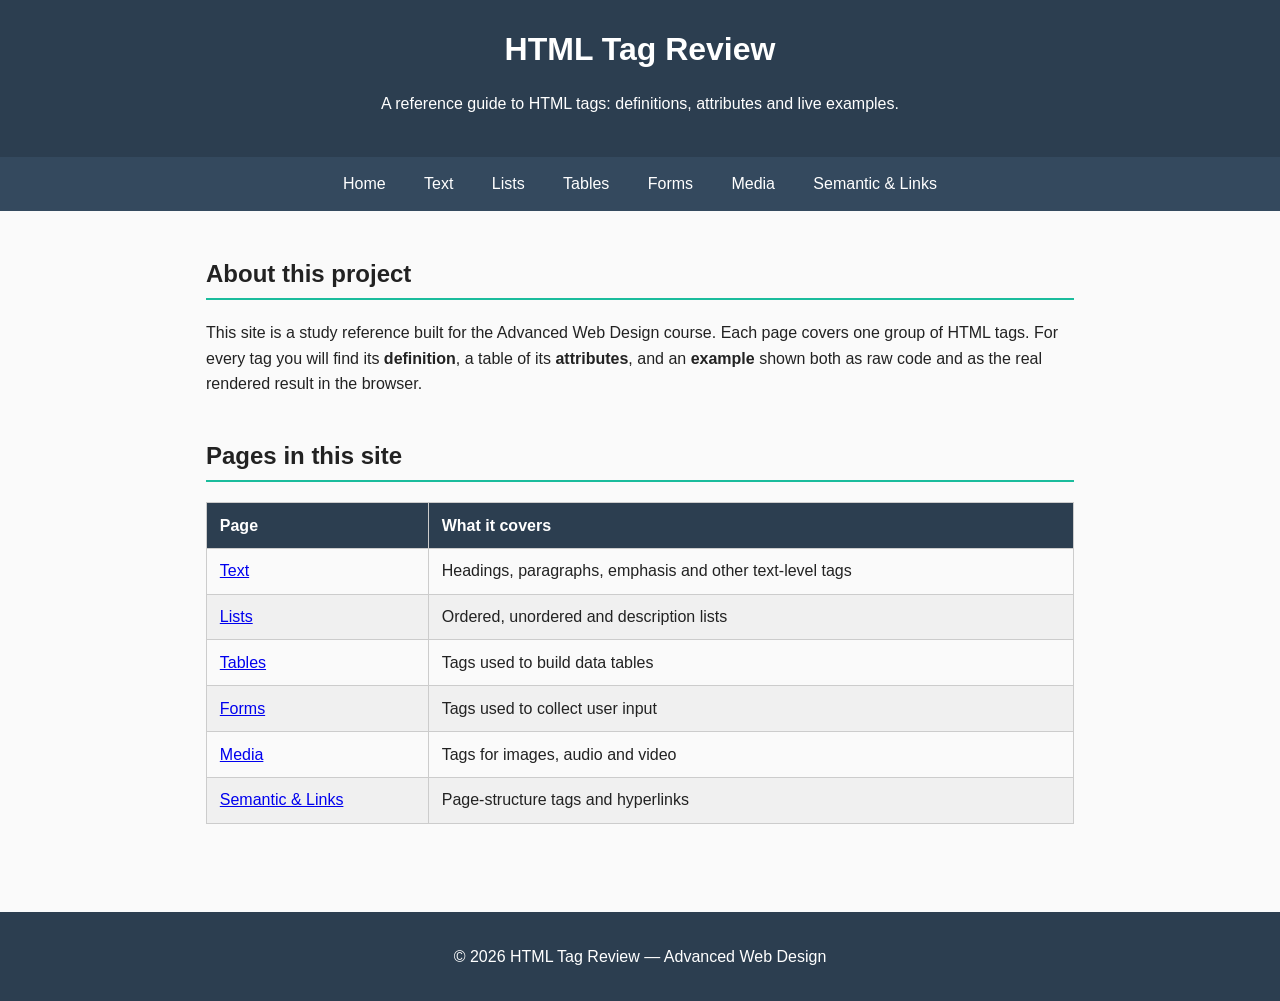
==== index.html @ fc11f3be "Third Commit: test push" ====
<!DOCTYPE html>
<html lang="en">
<head>
  <meta charset="UTF-8">
  <meta name="viewport" content="width=device-width, initial-scale=1.0">
  <title>HTML Tag Review | Home</title>
  <link rel="stylesheet" href="css/style.css">
</head>
<body>

  <header>
    <h1>HTML Tag Review</h1>
    <p>A reference guide to HTML tags: definitions, attributes and live examples.</p>
  </header>

  <nav>
    <ul>
      <li><a href="index.html">Home</a></li>
      <li><a href="text.html">Text</a></li>
      <li><a href="lists.html">Lists</a></li>
      <li><a href="tables.html">Tables</a></li>
      <li><a href="forms.html">Forms</a></li>
      <li><a href="media.html">Media</a></li>
      <li><a href="semantic.html">Semantic &amp; Links</a></li>
    </ul>
  </nav>

  <main>
    <section>
      <h2>About this project</h2>
      <p>
        This site is a study reference built for the Advanced Web Design course.
        Each page covers one group of HTML tags. For every tag you will find its
        <strong>definition</strong>, a table of its <strong>attributes</strong>,
        and an <strong>example</strong> shown both as raw code and as the real
        rendered result in the browser.
      </p>
    </section>

    <section>
      <h2>Pages in this site</h2>
      <table>
        <thead>
          <tr>
            <th>Page</th>
            <th>What it covers</th>
          </tr>
        </thead>
        <tbody>
          <tr>
            <td><a href="text.html">Text</a></td>
            <td>Headings, paragraphs, emphasis and other text-level tags</td>
          </tr>
          <tr>
            <td><a href="lists.html">Lists</a></td>
            <td>Ordered, unordered and description lists</td>
          </tr>
          <tr>
            <td><a href="tables.html">Tables</a></td>
            <td>Tags used to build data tables</td>
          </tr>
          <tr>
            <td><a href="forms.html">Forms</a></td>
            <td>Tags used to collect user input</td>
          </tr>
          <tr>
            <td><a href="media.html">Media</a></td>
            <td>Tags for images, audio and video</td>
          </tr>
          <tr>
            <td><a href="semantic.html">Semantic &amp; Links</a></td>
            <td>Page-structure tags and hyperlinks</td>
          </tr>
        </tbody>
      </table>
    </section>
  </main>

  <footer>
    <p>&copy; 2026 HTML Tag Review &mdash; Advanced Web Design</p>
  </footer>

</body>
</html>
---- css/style.css ----
* {
  box-sizing: border-box;
}

body {
  margin: 0;
  font-family: Arial, Helvetica, sans-serif;
  line-height: 1.6;
  color: #222;
  background-color: #fafafa;
}

header {
  background-color: #2c3e50;
  color: #fff;
  padding: 1.5rem 1rem;
  text-align: center;
}

header h1 {
  margin: 0 0 0.5rem;
}

nav {
  background-color: #34495e;
}

nav ul {
  list-style: none;
  margin: 0;
  padding: 0;
  display: flex;
  flex-wrap: wrap;
  justify-content: center;
}

nav li {
  margin: 0;
}

nav a {
  display: block;
  padding: 0.9rem 1.2rem;
  color: #fff;
  text-decoration: none;
}

nav a:hover,
nav a:focus {
  background-color: #1abc9c;
}

main {
  max-width: 900px;
  margin: 0 auto;
  padding: 1.5rem 1rem 3rem;
}

section {
  margin-bottom: 2.5rem;
}

h2 {
  border-bottom: 2px solid #1abc9c;
  padding-bottom: 0.3rem;
}

h3 {
  margin-top: 2rem;
}

table {
  width: 100%;
  border-collapse: collapse;
  margin: 1rem 0;
}

caption {
  caption-side: top;
  font-weight: bold;
  text-align: left;
  margin-bottom: 0.5rem;
}

th, td {
  border: 1px solid #ccc;
  padding: 0.6rem 0.8rem;
  text-align: left;
}

th {
  background-color: #2c3e50;
  color: #fff;
}

tr:nth-child(even) {
  background-color: #f0f0f0;
}

pre {
  background-color: #1e1e1e;
  color: #d4d4d4;
  padding: 1rem;
  border-radius: 6px;
  overflow-x: auto;
}

code {
  font-family: "Courier New", Courier, monospace;
  font-size: 0.95rem;
}

.example-result {
  border: 1px dashed #999;
  padding: 1rem;
  margin-top: 0.5rem;
  background-color: #fff;
}

footer {
  background-color: #2c3e50;
  color: #fff;
  text-align: center;
  padding: 1rem;
}

footer a {
  color: #1abc9c;
}
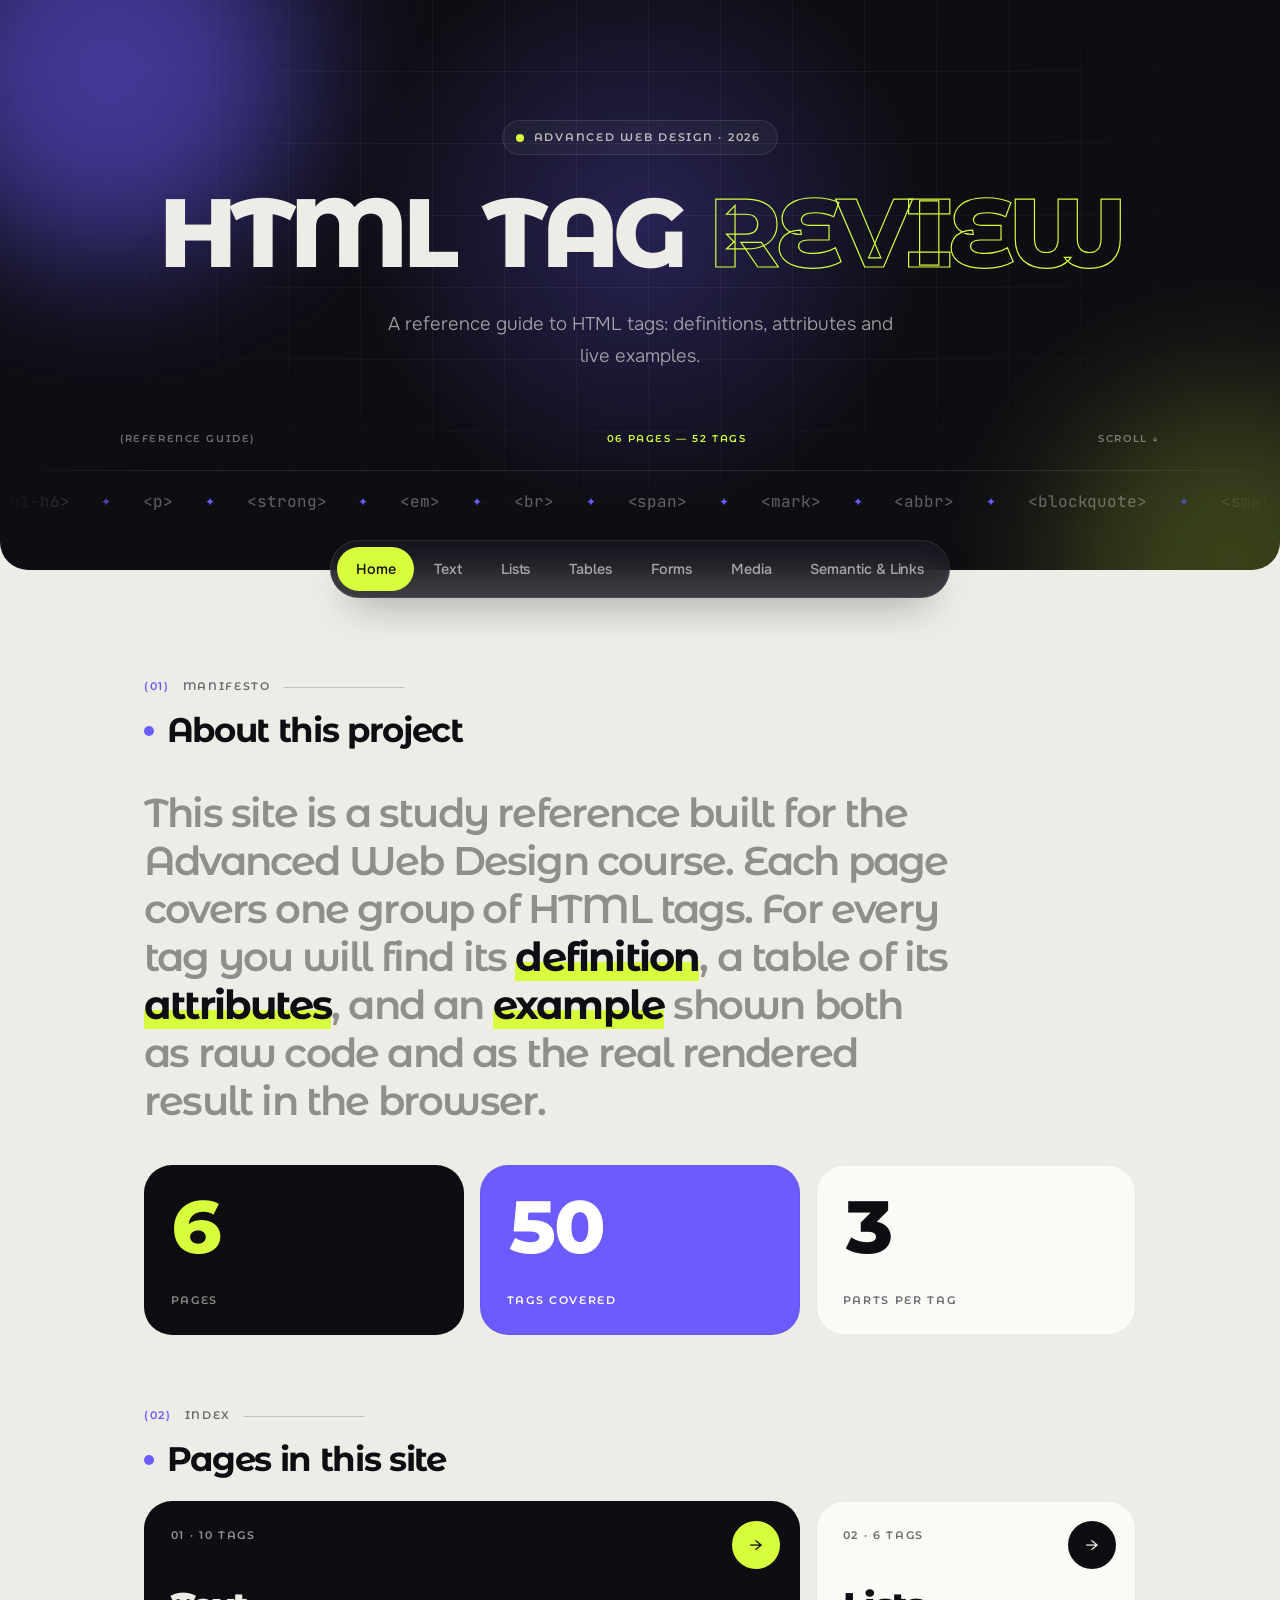
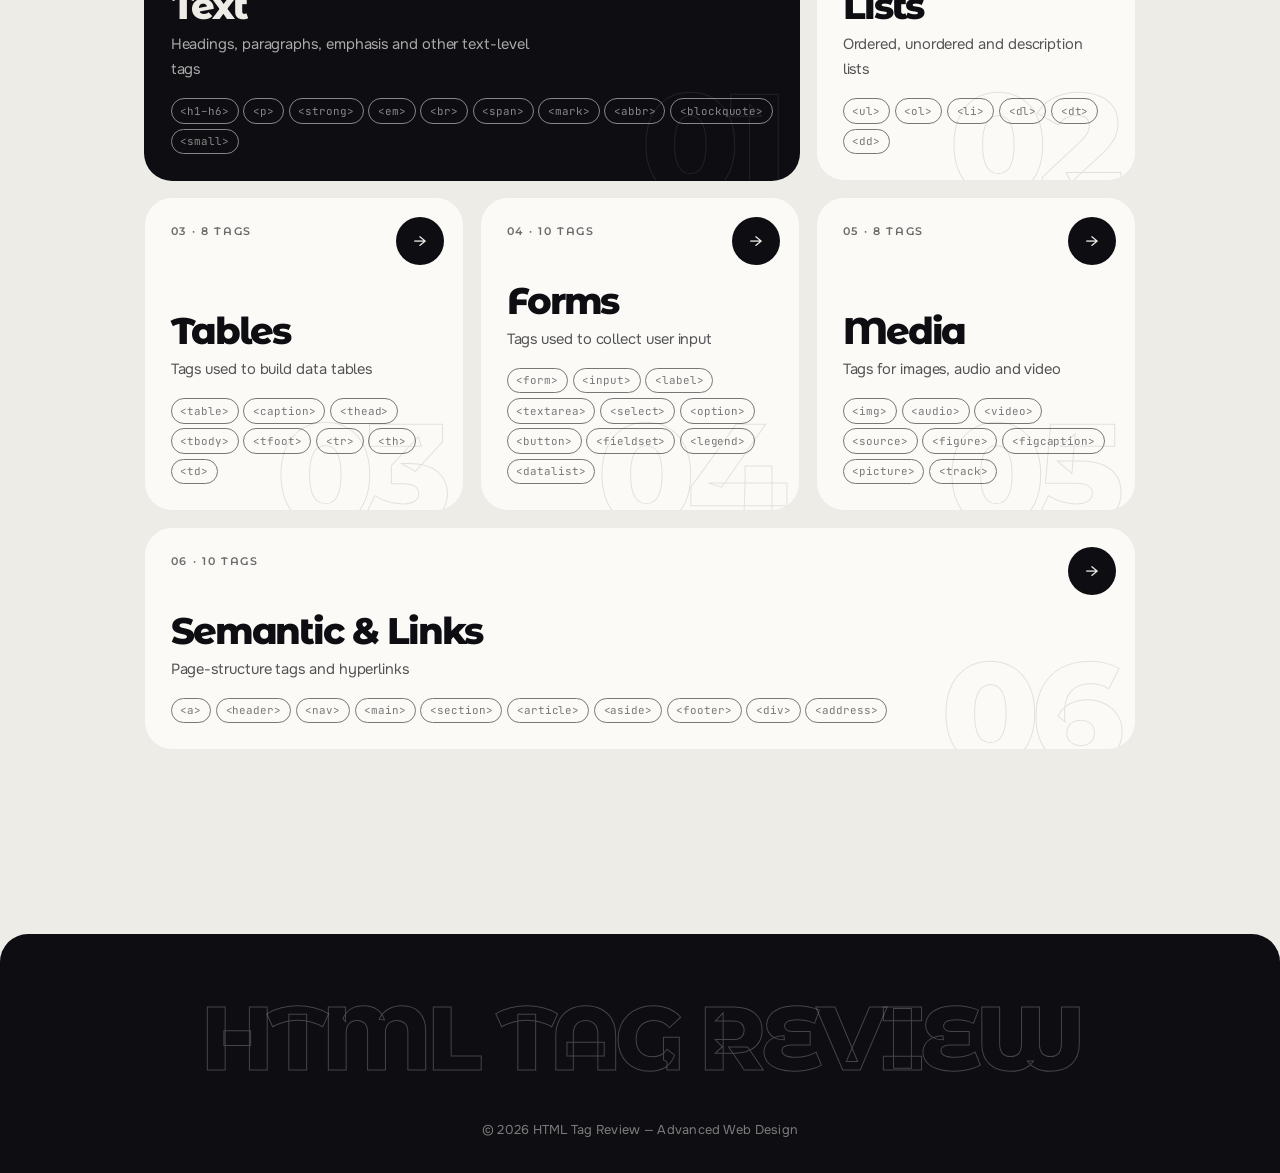
==== commit d2c78ce1: "Final commit" ====
--- a/index.html
+++ b/index.html
@@ -4,7 +4,16 @@
   <meta charset="UTF-8">
   <meta name="viewport" content="width=device-width, initial-scale=1.0">
   <title>HTML Tag Review | Home</title>
-  <link rel="stylesheet" href="css/style.css">
+    <link rel="preconnect" href="https://fonts.googleapis.com">
+  <link rel="preconnect" href="https://fonts.gstatic.com" crossorigin>
+  <link href="https://fonts.googleapis.com/css2?family=Montserrat:wght@300;400;500;600;700;800;900&family=Onest:wght@300;400;500;600;700&family=JetBrains+Mono:wght@400;500&display=swap" rel="stylesheet">
+<link rel="stylesheet" href="css/style.css">
+  <script>
+    (function (d) {
+      d.classList.add("fx-js");
+      setTimeout(function () { d.classList.add("is-ready"); }, 3000);
+    })(document.documentElement);
+  </script>
 </head>
 <body>
 
@@ -15,7 +24,7 @@
 
   <nav>
     <ul>
-      <li><a href="index.html">Home</a></li>
+      <li><a href="index.html" aria-current="page">Home</a></li>
       <li><a href="text.html">Text</a></li>
       <li><a href="lists.html">Lists</a></li>
       <li><a href="tables.html">Tables</a></li>
@@ -80,5 +89,336 @@
     <p>&copy; 2026 HTML Tag Review &mdash; Advanced Web Design</p>
   </footer>
 
+
+  <script>
+    /* Interactive layer: intro + page fade, hero, pill nav, TOC,
+       code windows, home bento, scroll reveal, magnetic buttons, back-to-top. */
+    (function () {
+      var doc = document.documentElement;
+      var reduce = window.matchMedia("(prefers-reduced-motion: reduce)").matches;
+      var finePointer = window.matchMedia("(pointer: fine)").matches;
+      var header = document.querySelector("body > header");
+      var nav = document.querySelector("body > nav");
+      var main = document.querySelector("main");
+      var footer = document.querySelector("body > footer");
+      var pages = [
+        { href: "text.html", tags: ["h1–h6", "p", "strong", "em", "br", "span", "mark", "abbr", "blockquote", "small"] },
+        { href: "lists.html", tags: ["ul", "ol", "li", "dl", "dt", "dd"] },
+        { href: "tables.html", tags: ["table", "caption", "thead", "tbody", "tfoot", "tr", "th", "td"] },
+        { href: "forms.html", tags: ["form", "input", "label", "textarea", "select", "option", "button", "fieldset", "legend", "datalist"] },
+        { href: "media.html", tags: ["img", "audio", "video", "source", "figure", "figcaption", "picture", "track"] },
+        { href: "semantic.html", tags: ["a", "header", "nav", "main", "section", "article", "aside", "footer", "div", "address"] }
+      ];
+
+      function el(tag, cls, html) {
+        var node = document.createElement(tag);
+        if (cls) node.className = cls;
+        if (html != null) node.innerHTML = html;
+        return node;
+      }
+
+      function pad(n) {
+        return (n < 10 ? "0" : "") + n;
+      }
+
+      /* ---------- hero ---------- */
+      var h1 = header.querySelector("h1");
+      var title = h1.textContent.trim();
+      var words = title.split(/\s+/);
+      h1.setAttribute("aria-label", title);
+      h1.innerHTML = "";
+      var charIndex = 0;
+      words.forEach(function (word, w) {
+        var wrap = el("span", "fx-word" + (w === words.length - 1 ? " fx-word--outline" : ""));
+        wrap.setAttribute("aria-hidden", "true");
+        word.split("").forEach(function (ch) {
+          var c = el("span", "fx-char");
+          c.textContent = ch;
+          c.style.transitionDelay = (0.1 + charIndex++ * 0.04) + "s";
+          wrap.appendChild(c);
+        });
+        h1.appendChild(wrap);
+        if (w < words.length - 1) h1.appendChild(document.createTextNode(" "));
+      });
+
+      header.insertBefore(el("div", "fx-eyebrow", "Advanced Web Design &middot; 2026"), h1);
+      header.insertBefore(el("span", "fx-blob fx-blob--a"), header.firstChild);
+      header.insertBefore(el("span", "fx-blob fx-blob--b"), header.firstChild);
+
+      var allTags = [];
+      pages.forEach(function (p) { allTags = allTags.concat(p.tags); });
+      var items = allTags.map(function (t) {
+        return '<span class="fx-marquee__item">&lt;' + t + "&gt;</span>";
+      }).join("");
+      var marquee = el("div", "fx-marquee", '<div class="fx-marquee__track">' + items + items + "</div>");
+      marquee.setAttribute("aria-hidden", "true");
+      var tagTotal = allTags.length;
+      header.insertBefore(el("div", "fx-meta",
+        "<span>(Reference guide)</span><span>" + pad(pages.length) + " pages &mdash; " + tagTotal +
+        " tags</span><span>Scroll &darr;</span>"), null);
+      header.appendChild(marquee);
+
+      header.addEventListener("pointermove", function (e) {
+        var r = header.getBoundingClientRect();
+        header.style.setProperty("--mx", (e.clientX - r.left) + "px");
+        header.style.setProperty("--my", (e.clientY - r.top) + "px");
+      });
+
+      /* ---------- pill navigation ---------- */
+      var navList = nav.querySelector("ul");
+      var navLinks = Array.prototype.slice.call(navList.querySelectorAll("a"));
+      var current = nav.querySelector("a[aria-current='page']") || navLinks[0];
+      var pill = el("span", "fx-pill");
+      navList.insertBefore(pill, navList.firstChild);
+      nav.classList.add("fx-nav-js");
+
+      function movePill(link, instant) {
+        var li = link.parentNode;
+        if (instant) pill.style.transition = "none";
+        pill.style.width = li.offsetWidth + "px";
+        pill.style.transform = "translateX(" + li.offsetLeft + "px)";
+        navLinks.forEach(function (a) { a.classList.toggle("is-on", a === link); });
+        if (instant) { pill.offsetWidth; pill.style.transition = ""; }
+      }
+
+      movePill(current, true);
+      if (current.parentNode.offsetLeft > navList.clientWidth / 2) {
+        navList.scrollLeft = current.parentNode.offsetLeft - 20;
+      }
+      navLinks.forEach(function (a) {
+        a.addEventListener("pointerenter", function () { movePill(a); });
+        a.addEventListener("focus", function () { movePill(a); });
+      });
+      navList.addEventListener("pointerleave", function () { movePill(current); });
+      window.addEventListener("resize", function () { movePill(current, true); });
+      if (document.fonts) document.fonts.ready.then(function () { movePill(current, true); });
+
+      /* ---------- page intro + simple fade between pages ---------- */
+      requestAnimationFrame(function () { doc.classList.add("is-ready"); });
+
+      document.addEventListener("click", function (e) {
+        var a = e.target.closest("a[href$='.html']");
+        if (!a || reduce || e.defaultPrevented || e.metaKey || e.ctrlKey || e.shiftKey || a.target) return;
+        e.preventDefault();
+        doc.classList.add("is-leaving");
+        setTimeout(function () { window.location.href = a.href; }, 250);
+      });
+
+      window.addEventListener("pageshow", function (e) {
+        if (e.persisted) doc.classList.remove("is-leaving");
+      });
+
+      /* ---------- tag pages: TOC + numbered sections ---------- */
+      var sections = Array.prototype.slice.call(main.querySelectorAll(":scope > section"));
+      var tagHeads = main.querySelectorAll(":scope > section > h3:first-child");
+      var tocLinks = [];
+      if (tagHeads.length) {
+        var toc = el("ul", "fx-toc");
+        toc.setAttribute("aria-label", "Tags on this page");
+        tagHeads.forEach(function (h3, i) {
+          var id = "tag-" + h3.textContent.replace(/[^a-z0-9]+/gi, "-").replace(/^-|-$/g, "").toLowerCase();
+          h3.id = id;
+          var li = el("li");
+          li.style.transitionDelay = (0.75 + i * 0.04) + "s";
+          var link = el("a");
+          link.href = "#" + id;
+          link.textContent = h3.textContent;
+          li.appendChild(link);
+          toc.appendChild(li);
+          tocLinks.push(link);
+          h3.insertBefore(el("span", "fx-num", pad(i + 1) + " / " + pad(tagHeads.length)), h3.firstChild);
+        });
+        var pageTitle = main.querySelector(":scope > h2");
+        pageTitle.insertAdjacentElement("afterend", toc);
+        var here = location.pathname.split("/").pop();
+        var chapter = pages.map(function (p) { return p.href; }).indexOf(here);
+        var label = el("div", "fx-label",
+          (chapter > -1 ? "<b>(" + pad(chapter + 1) + ")</b> Chapter &mdash; " : "") + tagHeads.length + " tags");
+        pageTitle.parentNode.insertBefore(label, pageTitle);
+
+        toc.addEventListener("click", function (e) {
+          var link = e.target.closest("a");
+          if (!link) return;
+          e.preventDefault();
+          document.querySelector(link.hash).scrollIntoView({ behavior: reduce ? "auto" : "smooth" });
+          history.replaceState(null, "", link.hash);
+        });
+      }
+
+      /* ---------- code window + side-by-side result ---------- */
+      main.querySelectorAll("pre").forEach(function (pre) {
+        var win = el("div", "fx-code");
+        var bar = el("div", "fx-code__bar", '<i></i><i></i><i></i><span class="fx-code__lang">index.html</span>');
+        var btn = el("button", "fx-copy", "Copy");
+        btn.type = "button";
+        bar.appendChild(btn);
+        pre.parentNode.insertBefore(win, pre);
+        win.appendChild(bar);
+        win.appendChild(pre);
+
+        var result = win.nextElementSibling;
+        if (result && result.classList.contains("example-result")) {
+          var pair = el("div", "fx-example");
+          win.parentNode.insertBefore(pair, win);
+          pair.appendChild(win);
+          pair.appendChild(result);
+        }
+
+        btn.addEventListener("click", function () {
+          var done = function () {
+            btn.textContent = "Copied";
+            btn.classList.add("is-copied");
+            setTimeout(function () { btn.textContent = "Copy"; btn.classList.remove("is-copied"); }, 1400);
+          };
+          if (navigator.clipboard) navigator.clipboard.writeText(pre.innerText).then(done, done);
+          else done();
+        });
+      });
+
+      /* ---------- home: stats + bento built from the pages table ---------- */
+      var homeTable = main.querySelector("section table");
+      if (!tagHeads.length && homeTable) {
+        document.body.classList.add("fx-home");
+        main.querySelectorAll(":scope > section > h2").forEach(function (h2, i) {
+          h2.parentNode.insertBefore(el("div", "fx-label", "<b>(" + pad(i + 1) + ")</b> " +
+            (i ? "Index" : "Manifesto")), h2);
+        });
+        var total = pages.reduce(function (s, p) { return s + p.tags.length; }, 0);
+        var stats = el("div", "fx-stats");
+        [[pages.length, "pages"], [total, "tags covered"], [3, "parts per tag"]].forEach(function (s) {
+          stats.appendChild(el("div", "fx-stat", '<b data-count="' + s[0] + '">0</b><span>' + s[1] + "</span>"));
+        });
+        main.querySelector("section").appendChild(stats);
+
+        var cards = el("div", "fx-cards");
+        homeTable.querySelectorAll("tbody tr").forEach(function (row, i) {
+          var link = row.querySelector("a");
+          var info = pages.filter(function (p) { return p.href === link.getAttribute("href"); })[0];
+          var tagList = info ? info.tags : [];
+          var card = el("a", "fx-card");
+          card.href = link.getAttribute("href");
+          card.innerHTML =
+            '<span class="fx-card__top">' + pad(i + 1) + " &middot; " + tagList.length + " tags</span>" +
+            '<span class="fx-card__arrow">&rarr;</span>' +
+            '<span class="fx-card__num" aria-hidden="true">' + pad(i + 1) + "</span>" +
+            '<span class="fx-card__title">' + link.innerHTML + "</span>" +
+            '<span class="fx-card__desc">' + row.cells[1].innerHTML + "</span>" +
+            '<span class="fx-card__tags" aria-hidden="true">' +
+            tagList.map(function (t) { return "<span>&lt;" + t + "&gt;</span>"; }).join("") + "</span>";
+          cards.appendChild(card);
+        });
+        homeTable.classList.add("fx-sr");
+        homeTable.insertAdjacentElement("afterend", cards);
+      }
+
+      /* ---------- footer title ---------- */
+      var big = el("span", "fx-footer-title", title);
+      big.setAttribute("aria-hidden", "true");
+      footer.insertBefore(big, footer.firstChild);
+
+      /* ---------- pointer-follow fill on cards ---------- */
+      main.addEventListener("pointermove", function (e) {
+        var card = e.target.closest(".fx-card");
+        if (!card) return;
+        var r = card.getBoundingClientRect();
+        card.style.setProperty("--mx", (e.clientX - r.left) + "px");
+        card.style.setProperty("--my", (e.clientY - r.top) + "px");
+      });
+
+      /* ---------- scroll reveal + count-up + active TOC ---------- */
+      var revealTargets = main.querySelectorAll(":scope > section, .fx-card, .fx-stat");
+      if (!reduce && "IntersectionObserver" in window) {
+        revealTargets.forEach(function (node) {
+          node.classList.add("fx-reveal");
+          if (node.classList.contains("fx-card") || node.classList.contains("fx-stat")) {
+            var idx = Array.prototype.indexOf.call(node.parentNode.children, node);
+            node.style.transitionDelay = (idx % 3) * 0.1 + "s";
+          }
+        });
+        var io = new IntersectionObserver(function (entries) {
+          entries.forEach(function (entry) {
+            if (!entry.isIntersecting) return;
+            entry.target.classList.add("is-visible");
+            entry.target.querySelectorAll("[data-count]").forEach(countUp);
+            io.unobserve(entry.target);
+          });
+        }, { threshold: 0.1, rootMargin: "0px 0px -40px 0px" });
+        /* wait for the intro so the first blocks animate in view */
+        var observe = function () { revealTargets.forEach(function (node) { io.observe(node); }); };
+        if (doc.classList.contains("is-ready")) observe();
+        else new MutationObserver(function (m, obs) {
+          if (doc.classList.contains("is-ready")) { obs.disconnect(); setTimeout(observe, 300); }
+        }).observe(doc, { attributes: true, attributeFilter: ["class"] });
+      } else {
+        main.querySelectorAll("[data-count]").forEach(function (b) { b.textContent = b.dataset.count; });
+      }
+
+      function countUp(b) {
+        var end = +b.dataset.count;
+        var t0 = performance.now();
+        (function tick(now) {
+          var p = Math.min(1, (now - t0) / 1400);
+          b.textContent = Math.round((1 - Math.pow(1 - p, 3)) * end);
+          if (p < 1) requestAnimationFrame(tick);
+        })(t0);
+      }
+
+      if (tocLinks.length && "IntersectionObserver" in window) {
+        var spy = new IntersectionObserver(function (entries) {
+          entries.forEach(function (entry) {
+            if (!entry.isIntersecting) return;
+            var idx = sections.indexOf(entry.target);
+            tocLinks.forEach(function (l, i) { l.classList.toggle("is-active", i === idx); });
+          });
+        }, { rootMargin: "-45% 0px -50% 0px" });
+        sections.forEach(function (s) { spy.observe(s); });
+      }
+
+      /* ---------- progress bar + back to top ---------- */
+      var bar = el("div", "fx-progress");
+      document.body.appendChild(bar);
+      var top = el("button", "fx-top",
+        '<svg viewBox="0 0 54 54" aria-hidden="true"><circle cx="27" cy="27" r="25"/></svg>');
+      top.type = "button";
+      top.setAttribute("aria-label", "Back to top");
+      document.body.appendChild(top);
+      var ring = top.querySelector("circle");
+      var len = 2 * Math.PI * 25;
+      ring.style.strokeDasharray = len;
+      top.addEventListener("click", function () {
+        window.scrollTo({ top: 0, behavior: reduce ? "auto" : "smooth" });
+      });
+
+      var ticking = false;
+      function onScroll() {
+        var max = doc.scrollHeight - window.innerHeight;
+        var p = max > 0 ? window.scrollY / max : 0;
+        bar.style.transform = "scaleX(" + p + ")";
+        ring.style.strokeDashoffset = len * (1 - p);
+        top.classList.toggle("is-shown", window.scrollY > 500);
+        ticking = false;
+      }
+      window.addEventListener("scroll", function () {
+        if (!ticking) { ticking = true; requestAnimationFrame(onScroll); }
+      }, { passive: true });
+      onScroll();
+
+      /* ---------- magnetic buttons ---------- */
+      if (finePointer && !reduce) {
+        document.querySelectorAll("main button, .fx-top, .fx-card__arrow").forEach(function (m) {
+          var host = m.closest(".fx-card") || m;
+          host.addEventListener("pointermove", function (e) {
+            var r = m.getBoundingClientRect();
+            var x = (e.clientX - r.left - r.width / 2) * 0.25;
+            var y = (e.clientY - r.top - r.height / 2) * 0.3;
+            if (host !== m) { x = Math.max(-14, Math.min(14, x)); y = Math.max(-14, Math.min(14, y)); }
+            m.style.translate = x + "px " + y + "px";
+          });
+          host.addEventListener("pointerleave", function () { m.style.translate = ""; });
+        });
+      }
+    })();
+  </script>
+
 </body>
 </html>
--- a/css/style.css
+++ b/css/style.css
@@ -1,129 +1,1714 @@
+/* ==========================================================================
+   HTML Tag Review — digital-agency theme
+   Reference: pulsedigital.uz (dark hero, oversized display type, pill UI,
+   bento cards). Palette: graphite + warm paper, violet + lime accents.
+   Type: Montserrat (display + labels), Onest (text), JetBrains Mono (code).
+   Classes prefixed "fx-" are added by the inline script on every page.
+   ========================================================================== */
+
+:root {
+  --ink: #0d0d12;
+  --ink-2: #17171f;
+  --ink-3: #23232d;
+  --paper: #eeece6;
+  --paper-raised: #fbfaf7;
+  --accent: #6c5cff;
+  --accent-hover: #5646f0;
+  --accent-soft: rgba(108, 92, 255, 0.12);
+  --lime: #d7ff3c;
+  --line: rgba(13, 13, 18, 0.1);
+  --line-soft: rgba(13, 13, 18, 0.06);
+  --line-dark: rgba(238, 236, 230, 0.1);
+  --text-main: #1d1d22;
+  --text-muted: #6b6a72;
+  --radius-lg: 28px;
+  --radius: 18px;
+  --radius-sm: 12px;
+  --ease: cubic-bezier(0.16, 1, 0.3, 1);
+  --font-display: "Montserrat", "Helvetica Neue", Arial, sans-serif;
+  --font-body: "Onest", -apple-system, BlinkMacSystemFont, "Segoe UI", sans-serif;
+  --font-mono: "JetBrains Mono", "SF Mono", Menlo, monospace;
+}
+
 * {
   box-sizing: border-box;
 }
 
+html {
+  scroll-padding-top: 6rem;
+}
+
+::selection {
+  background-color: var(--lime);
+  color: var(--ink);
+}
+
 body {
   margin: 0;
-  font-family: Arial, Helvetica, sans-serif;
-  line-height: 1.6;
-  color: #222;
-  background-color: #fafafa;
-}
-
-header {
-  background-color: #2c3e50;
-  color: #fff;
-  padding: 1.5rem 1rem;
+  font-family: var(--font-body);
+  font-size: 16.5px;
+  line-height: 1.7;
+  color: var(--text-main);
+  background-color: var(--paper);
+  -webkit-font-smoothing: antialiased;
+}
+
+/* ---------------------------------- header ------------------------------- */
+
+body > header {
+  position: relative;
+  padding: 7.5rem 1.5rem 0;
+  background: var(--ink);
+  color: var(--paper);
   text-align: center;
-}
-
-header h1 {
-  margin: 0 0 0.5rem;
-}
-
-nav {
-  background-color: #34495e;
-}
-
-nav ul {
-  list-style: none;
+  overflow: hidden;
+  border-radius: 0 0 var(--radius-lg) var(--radius-lg);
+  --mx: 50%;
+  --my: 40%;
+}
+
+/* grid lines */
+body > header::before {
+  content: "";
+  position: absolute;
+  inset: 0;
+  background-image:
+    linear-gradient(90deg, var(--line-dark) 1px, transparent 1px),
+    linear-gradient(0deg, var(--line-dark) 1px, transparent 1px);
+  background-size: 72px 72px;
+  -webkit-mask-image: radial-gradient(ellipse at 50% 30%, #000 20%, transparent 75%);
+  mask-image: radial-gradient(ellipse at 50% 30%, #000 20%, transparent 75%);
+  opacity: 0.6;
+}
+
+/* cursor glow */
+body > header::after {
+  content: "";
+  position: absolute;
+  inset: 0;
+  background: radial-gradient(480px circle at var(--mx) var(--my), rgba(108, 92, 255, 0.28), transparent 60%);
+  pointer-events: none;
+}
+
+body > header > * {
+  position: relative;
+  z-index: 1;
+}
+
+body > header h1 {
+  margin: 0 0 1.4rem;
+  font-family: var(--font-display);
+  font-weight: 800;
+  font-size: clamp(2.8rem, 8.4vw, 6.8rem);
+  letter-spacing: -0.045em;
+  line-height: 0.95;
+  text-transform: uppercase;
+  color: var(--paper);
+}
+
+body > header p {
+  margin: 0 auto;
+  max-width: 46ch;
+  color: rgba(238, 236, 230, 0.6);
+  font-size: 1.08rem;
+}
+
+/* ----------------------------------- nav ---------------------------------- */
+
+body > nav {
+  position: sticky;
+  top: 14px;
+  z-index: 40;
+  width: max-content;
+  max-width: calc(100% - 32px);
+  margin: -30px auto 0;
+  padding: 6px;
+  background: rgba(23, 23, 31, 0.82);
+  -webkit-backdrop-filter: blur(16px) saturate(1.4);
+  backdrop-filter: blur(16px) saturate(1.4);
+  border: 1px solid var(--line-dark);
+  border-radius: 999px;
+  box-shadow: 0 20px 40px -20px rgba(13, 13, 18, 0.55);
+}
+
+body > nav ul {
+  position: relative;
+  display: flex;
+  gap: 2px;
   margin: 0;
   padding: 0;
+  list-style: none;
+  overflow-x: auto;
+  scrollbar-width: none;
+}
+
+body > nav ul::-webkit-scrollbar {
+  display: none;
+}
+
+body > nav li {
+  position: relative;
+  z-index: 1;
+  flex-shrink: 0;
+}
+
+body > nav a {
+  display: block;
+  padding: 0.6rem 1.15rem;
+  border-radius: 999px;
+  color: rgba(238, 236, 230, 0.65);
+  font-size: 0.92rem;
+  font-weight: 600;
+  letter-spacing: -0.01em;
+  text-decoration: none;
+  white-space: nowrap;
+  transition: color 0.35s var(--ease), background-color 0.35s var(--ease);
+}
+
+body > nav a:hover,
+body > nav a:focus-visible {
+  color: var(--paper);
+  background: rgba(238, 236, 230, 0.08);
+}
+
+body > nav a[aria-current="page"] {
+  background: var(--lime);
+  color: var(--ink);
+}
+
+/* sliding pill (JS) */
+.fx-pill {
+  position: absolute;
+  top: 0;
+  left: 0;
+  height: 100%;
+  border-radius: 999px;
+  background: var(--lime);
+  transition: transform 0.5s var(--ease), width 0.5s var(--ease);
+  pointer-events: none;
+}
+
+.fx-nav-js a,
+.fx-nav-js a[aria-current="page"],
+.fx-nav-js a:hover {
+  background: transparent;
+}
+
+.fx-nav-js a.is-on {
+  color: var(--ink);
+}
+
+/* ---------------------------------- main ---------------------------------- */
+
+main {
+  max-width: 1040px;
+  margin: 0 auto;
+  padding: 5rem 1.5rem 5rem;
+}
+
+main > h2 {
+  margin-bottom: 1.6rem;
+  font-size: clamp(2.4rem, 6.4vw, 4.4rem);
+  font-weight: 800;
+  letter-spacing: -0.045em;
+  line-height: 1;
+}
+
+main > h2::before {
+  width: 14px;
+  height: 14px;
+}
+
+main > section {
+  margin-bottom: 1.25rem;
+  padding: 2.4rem 2.6rem;
+  background: var(--paper-raised);
+  border: 1px solid var(--line-soft);
+  border-radius: var(--radius-lg);
+}
+
+h2 {
+  position: relative;
+  display: flex;
+  align-items: center;
+  gap: 0.8rem;
+  margin: 0 0 1.4rem;
+  font-family: var(--font-display);
+  font-weight: 700;
+  font-size: 1.9rem;
+  letter-spacing: -0.03em;
+  line-height: 1.1;
+  color: var(--ink);
+}
+
+h2::before {
+  content: "";
+  width: 10px;
+  height: 10px;
+  border-radius: 50%;
+  background: var(--accent);
+  flex-shrink: 0;
+}
+
+h3 {
+  margin: 2.4rem 0 0.9rem;
+  font-family: var(--font-display);
+  font-weight: 700;
+  font-size: 1.2rem;
+  letter-spacing: -0.02em;
+  color: var(--ink);
+}
+
+main > section > h3:first-child {
+  display: flex;
+  align-items: center;
+  flex-wrap: wrap;
+  gap: 0.9rem;
+  margin: 0 0 1.6rem;
+  padding-bottom: 1.4rem;
+  border-bottom: 1px dashed var(--line);
+  font-size: clamp(1.7rem, 3.6vw, 2.4rem);
+  font-weight: 800;
+  letter-spacing: -0.035em;
+}
+
+h4 {
+  display: inline-block;
+  margin: 1.8rem 0 0.7rem;
+  padding: 0.22rem 0.75rem;
+  border-radius: 999px;
+  background: var(--accent-soft);
+  color: var(--accent);
+  font-family: var(--font-mono);
+  font-weight: 500;
+  font-size: 0.72rem;
+  letter-spacing: 0.06em;
+  text-transform: uppercase;
+}
+
+main > section > h3:first-child + h4 {
+  margin-top: 0;
+}
+
+p {
+  color: var(--text-main);
+}
+
+a {
+  color: var(--accent);
+  text-decoration-color: rgba(108, 92, 255, 0.35);
+  text-decoration-thickness: 1px;
+  text-underline-offset: 3px;
+  transition: color 0.2s var(--ease), text-decoration-color 0.2s var(--ease);
+}
+
+a:hover,
+a:focus {
+  color: var(--ink);
+  text-decoration-color: var(--ink);
+}
+
+strong {
+  color: var(--ink);
+  font-weight: 800;
+}
+
+blockquote {
+  margin: 1.5rem 0;
+  padding: 0.3rem 0 0.3rem 1.3rem;
+  border-left: 3px solid var(--accent);
+  font-family: var(--font-display);
+  font-size: 1.15rem;
+  color: var(--ink);
+}
+
+mark {
+  background: var(--lime);
+  color: var(--ink);
+  padding: 0.05em 0.35em;
+  border-radius: 6px;
+}
+
+abbr {
+  text-decoration-style: dotted;
+  text-decoration-color: var(--accent);
+  cursor: help;
+}
+
+small {
+  color: var(--text-muted);
+}
+
+hr {
+  border: none;
+  border-top: 1px solid var(--line);
+  margin: 2.5rem 0;
+}
+
+/* --------------------------------- lists ---------------------------------- */
+
+ul, ol {
+  padding-left: 1.4rem;
+}
+
+main li {
+  margin-bottom: 0.4rem;
+}
+
+main ul {
+  list-style: none;
+  padding-left: 0.2rem;
+}
+
+main ul > li {
+  position: relative;
+  padding-left: 1.4rem;
+}
+
+main ul > li::before {
+  content: "";
+  position: absolute;
+  left: 0;
+  top: 0.6em;
+  width: 8px;
+  height: 8px;
+  border-radius: 2px;
+  background: var(--accent);
+}
+
+dl {
+  border: 1px solid var(--line);
+  border-radius: var(--radius);
+  padding: 1.2rem 1.5rem;
+  background: var(--paper-raised);
+}
+
+dt {
+  font-weight: 700;
+  color: var(--ink);
+  margin-top: 0.8rem;
+}
+
+dt:first-child {
+  margin-top: 0;
+}
+
+dd {
+  margin: 0.2rem 0 0 1rem;
+  color: var(--text-muted);
+}
+
+/* --------------------------------- tables ---------------------------------- */
+
+table {
+  width: 100%;
+  border-collapse: separate;
+  border-spacing: 0;
+  margin: 0.4rem 0 1rem;
+  background: var(--paper-raised);
+  border: 1px solid var(--line);
+  border-radius: var(--radius);
+  overflow: hidden;
+}
+
+caption {
+  caption-side: top;
+  font-family: var(--font-body);
+  font-weight: 700;
+  font-size: 0.92rem;
+  text-align: left;
+  margin-bottom: 0.6rem;
+  color: var(--text-muted);
+}
+
+th, td {
+  border-bottom: 1px solid var(--line-soft);
+  padding: 0.85rem 1.1rem;
+  text-align: left;
+}
+
+tr:last-child td {
+  border-bottom: none;
+}
+
+/* tables don't clip their cells with overflow, so round the corner cells */
+table > thead > tr:first-child > :first-child,
+table:not(:has(> thead)) > tbody:first-of-type > tr:first-child > :first-child {
+  border-top-left-radius: calc(var(--radius) - 1px);
+}
+
+table > thead > tr:first-child > :last-child,
+table:not(:has(> thead)) > tbody:first-of-type > tr:first-child > :last-child {
+  border-top-right-radius: calc(var(--radius) - 1px);
+}
+
+table > :is(tbody, tfoot):last-child > tr:last-child > :first-child {
+  border-bottom-left-radius: calc(var(--radius) - 1px);
+}
+
+table > :is(tbody, tfoot):last-child > tr:last-child > :last-child {
+  border-bottom-right-radius: calc(var(--radius) - 1px);
+}
+
+th {
+  background: var(--paper);
+  color: var(--text-muted);
+  font-family: var(--font-mono);
+  font-weight: 500;
+  font-size: 0.72rem;
+  letter-spacing: 0.06em;
+  text-transform: uppercase;
+  border-bottom: 1px solid var(--line);
+}
+
+tbody td:first-child {
+  font-family: var(--font-mono);
+  font-size: 0.88rem;
+  font-weight: 500;
+  color: var(--accent);
+  white-space: nowrap;
+}
+
+tfoot td {
+  font-weight: 700;
+  color: var(--accent);
+  border-top: 1px solid var(--line);
+}
+
+tbody tr {
+  transition: background-color 0.25s var(--ease);
+}
+
+tbody tr:hover {
+  background-color: var(--accent-soft);
+}
+
+/* the example tables inside results keep a neutral look */
+.example-result tbody td:first-child {
+  font-family: var(--font-body);
+  color: var(--text-main);
+}
+
+/* ----------------------------- code & examples ------------------------------ */
+
+pre {
+  margin: 0;
+  background: var(--ink);
+  color: #e6e4ff;
+  padding: 1.3rem 1.5rem;
+  border-radius: var(--radius);
+  overflow-x: auto;
+}
+
+code {
+  font-family: var(--font-mono);
+  font-size: 0.86rem;
+  line-height: 1.75;
+}
+
+p code,
+li code,
+dd code,
+td code {
+  background: var(--accent-soft);
+  color: var(--accent);
+  padding: 0.12em 0.45em;
+  border-radius: 6px;
+}
+
+.example-result {
+  position: relative;
+  border: 1px solid var(--line);
+  border-radius: var(--radius);
+  padding: 2rem 1.6rem 1.5rem;
+  margin-top: 0.8rem;
+  background-color: var(--paper-raised);
+  background-image: radial-gradient(var(--line) 1px, transparent 1px);
+  background-size: 18px 18px;
+  transition: border-color 0.3s var(--ease), box-shadow 0.3s var(--ease);
+}
+
+.example-result::before {
+  content: "Result";
+  position: absolute;
+  top: 0.75rem;
+  left: 1rem;
+  background: var(--ink);
+  color: var(--lime);
+  font-family: var(--font-mono);
+  font-size: 0.62rem;
+  font-weight: 500;
+  letter-spacing: 0.08em;
+  text-transform: uppercase;
+  padding: 0.15rem 0.6rem;
+  border-radius: 999px;
+}
+
+.example-result > :first-child {
+  margin-top: 0.8rem;
+}
+
+.example-result:hover {
+  border-color: rgba(108, 92, 255, 0.4);
+  box-shadow: 0 22px 44px -28px rgba(108, 92, 255, 0.55);
+}
+
+/* ---------------------------------- forms ---------------------------------- */
+
+fieldset {
+  border: 1px solid var(--line);
+  border-radius: var(--radius);
+  padding: 1.4rem 1.6rem 1.6rem;
+  margin: 1rem 0;
+  background: var(--paper-raised);
+}
+
+legend {
+  font-family: var(--font-display);
+  font-weight: 700;
+  font-size: 1rem;
+  color: var(--ink);
+  padding: 0 0.5rem;
+}
+
+label {
+  display: block;
+  margin: 0.9rem 0 0.35rem;
+  font-weight: 600;
+  font-size: 0.92rem;
+  color: var(--text-main);
+}
+
+input,
+textarea,
+select {
+  width: 100%;
+  max-width: 420px;
+  padding: 0.7rem 1rem;
+  font-family: var(--font-body);
+  font-size: 0.95rem;
+  color: var(--ink);
+  background-color: var(--paper-raised);
+  border: 1px solid var(--line);
+  border-radius: var(--radius-sm);
+  transition: border-color 0.2s var(--ease), box-shadow 0.2s var(--ease);
+}
+
+textarea {
+  max-width: 100%;
+  min-height: 6rem;
+  resize: vertical;
+}
+
+input:focus,
+textarea:focus,
+select:focus {
+  outline: none;
+  border-color: var(--accent);
+  box-shadow: 0 0 0 4px var(--accent-soft);
+}
+
+input[type="checkbox"],
+input[type="radio"] {
+  width: auto;
+  max-width: none;
+  margin-right: 0.5rem;
+  accent-color: var(--accent);
+}
+
+button,
+input[type="submit"],
+input[type="button"],
+input[type="reset"] {
+  position: relative;
+  width: auto;
+  margin-top: 1.1rem;
+  padding: 0.8rem 1.6rem;
+  background: var(--ink);
+  color: var(--paper);
+  font-family: var(--font-body);
+  font-weight: 700;
+  font-size: 0.92rem;
+  border: none;
+  border-radius: 999px;
+  cursor: pointer;
+  transition: background-color 0.25s var(--ease), color 0.25s var(--ease);
+}
+
+button::after,
+input[type="submit"]::after {
+  content: "\2192";
+  display: inline-block;
+  margin-left: 0.5rem;
+  transition: transform 0.3s var(--ease);
+}
+
+button:hover,
+input[type="submit"]:hover,
+input[type="button"]:hover,
+input[type="reset"]:hover {
+  background: var(--lime);
+  color: var(--ink);
+}
+
+button:hover::after,
+input[type="submit"]:hover::after {
+  transform: translateX(4px);
+}
+
+/* ---------------------------------- media ---------------------------------- */
+
+img, video {
+  max-width: 100%;
+  border-radius: var(--radius-sm);
+}
+
+figure {
+  margin: 1.4rem 0;
+  padding: 1.1rem;
+  background: var(--paper-raised);
+  border: 1px solid var(--line);
+  border-radius: var(--radius);
+  text-align: center;
+}
+
+figcaption {
+  margin-top: 0.7rem;
+  font-size: 0.86rem;
+  color: var(--text-muted);
+}
+
+audio {
+  width: 100%;
+}
+
+/* ---------------------------------- misc ---------------------------------- */
+
+article, aside {
+  background: var(--paper-raised);
+  border: 1px solid var(--line);
+  border-radius: var(--radius);
+  padding: 1.4rem 1.6rem;
+  margin-bottom: 1.4rem;
+}
+
+address {
+  color: var(--text-muted);
+}
+
+/* live examples of header / nav must not look like the site chrome */
+.example-result header,
+.example-result nav {
+  padding: 0.9rem 1.1rem;
+  border-radius: var(--radius-sm);
+  background: var(--ink);
+  color: var(--paper);
+}
+
+.example-result header h4 {
+  margin: 0;
+  background: none;
+  padding: 0;
+  color: var(--lime);
+}
+
+.example-result nav ul {
+  margin: 0;
+}
+
+.example-result nav li {
+  padding-left: 0;
+  margin: 0;
+}
+
+.example-result nav li::before {
+  display: none;
+}
+
+.example-result nav a {
+  color: var(--paper);
+}
+
+/* --------------------------------- footer ---------------------------------- */
+
+footer {
+  position: relative;
+  margin-top: 2rem;
+  padding: 4rem 1.5rem 2rem;
+  background: var(--ink);
+  color: rgba(238, 236, 230, 0.5);
+  border-radius: var(--radius-lg) var(--radius-lg) 0 0;
+  text-align: center;
+  font-size: 0.88rem;
+  overflow: hidden;
+}
+
+footer p {
+  position: relative;
+  margin: 0;
+  color: inherit;
+}
+
+footer a {
+  color: var(--lime);
+}
+
+/* ==========================================================================
+   Interactive layer
+   ========================================================================== */
+
+/* content stays hidden until the intro starts (only when JS is running) */
+.fx-js body > header > *,
+.fx-js body > nav,
+.fx-js main > h2,
+.fx-js main > .fx-label,
+.fx-js .fx-toc li {
+  transition: opacity 1s var(--ease), transform 1s var(--ease);
+}
+
+.fx-js:not(.is-ready) body > header > :not(h1):not(.fx-blob),
+.fx-js:not(.is-ready) main > h2,
+.fx-js:not(.is-ready) main > .fx-label,
+.fx-js:not(.is-ready) .fx-toc li {
+  opacity: 0;
+  transform: translateY(24px);
+}
+
+.fx-js:not(.is-ready) body > nav {
+  opacity: 0;
+  transform: translateY(-24px) scale(0.92);
+}
+
+.fx-js body > header p { transition-delay: 0.45s; }
+.fx-js .fx-marquee { transition-delay: 0.6s; }
+.fx-js body > nav { transition-delay: 0.55s; }
+.fx-js main > .fx-label { transition-delay: 0.6s; }
+.fx-js main > h2 { transition-delay: 0.68s; }
+.fx-js .fx-meta { transition-delay: 0.5s; }
+
+/* simple fade when leaving the page */
+.fx-js body {
+  transition: opacity 0.25s ease;
+}
+
+.is-leaving body {
+  opacity: 0;
+}
+
+/* ------------------------------ progress bar ------------------------------ */
+
+.fx-progress {
+  position: fixed;
+  top: 0;
+  left: 0;
+  right: 0;
+  z-index: 60;
+  height: 3px;
+  background: linear-gradient(90deg, var(--accent), var(--lime));
+  transform: scaleX(0);
+  transform-origin: left;
+  pointer-events: none;
+}
+
+/* ---------------------------------- hero ---------------------------------- */
+
+.fx-eyebrow {
+  display: inline-flex;
+  align-items: center;
+  gap: 0.6rem;
+  margin-bottom: 1.8rem;
+  padding: 0.45rem 1rem 0.45rem 0.8rem;
+  border: 1px solid var(--line-dark);
+  border-radius: 999px;
+  background: rgba(238, 236, 230, 0.04);
+  font-family: var(--font-mono);
+  font-size: 0.72rem;
+  letter-spacing: 0.06em;
+  text-transform: uppercase;
+  color: rgba(238, 236, 230, 0.75);
+}
+
+.fx-eyebrow::before {
+  content: "";
+  width: 8px;
+  height: 8px;
+  border-radius: 50%;
+  background: var(--lime);
+  box-shadow: 0 0 0 0 rgba(215, 255, 60, 0.6);
+  animation: fx-pulse 2s infinite;
+}
+
+@keyframes fx-pulse {
+  70% { box-shadow: 0 0 0 10px rgba(215, 255, 60, 0); }
+  100% { box-shadow: 0 0 0 0 rgba(215, 255, 60, 0); }
+}
+
+/* floating blobs */
+.fx-blob {
+  position: absolute;
+  z-index: 0;
+  border-radius: 50%;
+  filter: blur(70px);
+  opacity: 0.55;
+  pointer-events: none;
+  animation: fx-float 14s ease-in-out infinite alternate;
+}
+
+.fx-blob--a {
+  top: -120px;
+  left: -80px;
+  width: 380px;
+  height: 380px;
+  background: var(--accent);
+}
+
+.fx-blob--b {
+  right: -120px;
+  bottom: -160px;
+  width: 340px;
+  height: 340px;
+  background: var(--lime);
+  opacity: 0.22;
+  animation-duration: 18s;
+}
+
+@keyframes fx-float {
+  to { transform: translate(120px, 60px) scale(1.15); }
+}
+
+/* split title */
+.fx-word {
+  display: inline-block;
+  overflow: hidden;
+  vertical-align: top;
+  padding: 0.04em 0.02em 0.1em;
+}
+
+.fx-word--outline .fx-char {
+  color: transparent;
+  -webkit-text-stroke: 1.5px var(--lime);
+}
+
+.fx-char {
+  display: inline-block;
+  transform: translateY(105%) rotate(8deg);
+  transform-origin: left bottom;
+  transition: transform 1.1s var(--ease), color 0.3s var(--ease);
+}
+
+.is-ready .fx-char {
+  transform: none;
+}
+
+.is-ready .fx-char:hover {
+  color: var(--lime);
+  transform: translateY(-0.08em);
+  transition-delay: 0s !important;
+  transition-duration: 0.3s;
+}
+
+.is-ready .fx-word--outline .fx-char:hover {
+  color: var(--lime);
+}
+
+/* running line */
+.fx-marquee {
+  margin: 4rem -1.5rem 0;
+  padding: 1.1rem 0 3.4rem;
+  border-top: 1px solid var(--line-dark);
+  overflow: hidden;
+  white-space: nowrap;
+  -webkit-mask-image: linear-gradient(90deg, transparent, #000 12%, #000 88%, transparent);
+  mask-image: linear-gradient(90deg, transparent, #000 12%, #000 88%, transparent);
+}
+
+.fx-marquee__track {
+  display: inline-flex;
+  animation: fx-marquee 45s linear infinite;
+}
+
+.fx-marquee:hover .fx-marquee__track {
+  animation-play-state: paused;
+}
+
+.fx-marquee__item {
+  display: inline-flex;
+  align-items: center;
+  gap: 2rem;
+  padding-right: 2rem;
+  font-family: var(--font-mono);
+  font-size: 1rem;
+  color: rgba(238, 236, 230, 0.38);
+  transition: color 0.3s var(--ease);
+}
+
+.fx-marquee__item:hover {
+  color: var(--lime);
+}
+
+.fx-marquee__item::after {
+  content: "\2726";
+  color: var(--accent);
+  font-size: 0.75rem;
+}
+
+@keyframes fx-marquee {
+  to { transform: translateX(-50%); }
+}
+
+/* --------------------------------- reveal --------------------------------- */
+
+.fx-reveal {
+  opacity: 0;
+  transform: translateY(60px) scale(0.97);
+  clip-path: inset(-40px -40px 30% -40px);
+  transition:
+    opacity 1s var(--ease),
+    transform 1.1s var(--ease),
+    clip-path 1.1s var(--ease);
+}
+
+.fx-reveal.is-visible {
+  opacity: 1;
+  transform: none;
+  clip-path: inset(-40px -40px -40px -40px);
+}
+
+/* ----------------------------------- toc ----------------------------------- */
+
+.fx-toc {
   display: flex;
   flex-wrap: wrap;
-  justify-content: center;
-}
-
-nav li {
+  gap: 0.5rem;
+  margin: 0 0 3rem;
+  padding: 0;
+}
+
+main ul.fx-toc > li {
   margin: 0;
-}
-
-nav a {
-  display: block;
-  padding: 0.9rem 1.2rem;
+  padding: 0;
+}
+
+main ul.fx-toc > li::before {
+  display: none;
+}
+
+.fx-toc a {
+  display: inline-block;
+  padding: 0.5rem 1rem;
+  border: 1px solid var(--line);
+  border-radius: 999px;
+  background: var(--paper-raised);
+  font-family: var(--font-mono);
+  font-size: 0.8rem;
+  color: var(--ink);
+  text-decoration: none;
+  transition: background-color 0.3s var(--ease), color 0.3s var(--ease), border-color 0.3s var(--ease), transform 0.3s var(--ease);
+}
+
+.fx-toc a:hover,
+.fx-toc a:focus {
+  border-color: var(--ink);
+  transform: translateY(-3px);
+}
+
+.fx-toc a.is-active {
+  background: var(--ink);
+  border-color: var(--ink);
+  color: var(--lime);
+}
+
+.fx-num {
+  padding: 0.3rem 0.75rem;
+  border-radius: 999px;
+  background: var(--ink);
+  color: var(--lime);
+  font-family: var(--font-mono);
+  font-size: 0.75rem;
+  font-weight: 500;
+  letter-spacing: 0;
+}
+
+/* --------------------------- example: code + result -------------------------- */
+
+.fx-example {
+  display: grid;
+  grid-template-columns: minmax(0, 1.1fr) minmax(0, 1fr);
+  gap: 1rem;
+  align-items: stretch;
+}
+
+.fx-example .example-result {
+  margin-top: 0;
+}
+
+.fx-code {
+  position: relative;
+  display: flex;
+  flex-direction: column;
+  background: var(--ink);
+  border-radius: var(--radius);
+  overflow: hidden;
+}
+
+.fx-code pre {
+  flex: 1;
+  border-radius: 0;
+  padding-top: 0.6rem;
+}
+
+.fx-code__bar {
+  display: flex;
+  align-items: center;
+  gap: 6px;
+  padding: 0.8rem 1rem 0.4rem;
+}
+
+.fx-code__bar i {
+  width: 10px;
+  height: 10px;
+  border-radius: 50%;
+  background: var(--ink-3);
+}
+
+.fx-code__bar i:nth-child(1) { background: #ff5f57; }
+.fx-code__bar i:nth-child(2) { background: #febc2e; }
+.fx-code__bar i:nth-child(3) { background: #28c840; }
+
+.fx-code__lang {
+  margin-left: 0.5rem;
+  font-family: var(--font-mono);
+  font-size: 0.7rem;
+  color: rgba(238, 236, 230, 0.4);
+}
+
+.fx-copy {
+  margin: 0 0 0 auto;
+  padding: 0.3rem 0.8rem;
+  background: rgba(238, 236, 230, 0.08);
+  color: rgba(238, 236, 230, 0.75);
+  font-family: var(--font-mono);
+  font-size: 0.68rem;
+  font-weight: 500;
+}
+
+.fx-copy::after {
+  display: none;
+}
+
+.fx-copy:hover,
+.fx-copy.is-copied {
+  background: var(--lime);
+  color: var(--ink);
+}
+
+/* ----------------------------------- home ----------------------------------- */
+
+.fx-home main > section {
+  padding: 0;
+  background: none;
+  border: none;
+  border-radius: 0;
+  margin-bottom: 4.5rem;
+}
+
+.fx-home main > section > p {
+  max-width: 52ch;
+  font-family: var(--font-display);
+  font-size: clamp(1.25rem, 2.6vw, 1.75rem);
+  font-weight: 600;
+  line-height: 1.35;
+  letter-spacing: -0.02em;
+  color: var(--text-muted);
+}
+
+.fx-home main > section > p strong {
+  color: var(--ink);
+  background: linear-gradient(transparent 62%, var(--lime) 62%);
+}
+
+.fx-stats {
+  display: grid;
+  grid-template-columns: repeat(3, 1fr);
+  gap: 1rem;
+  margin-top: 2.4rem;
+}
+
+.fx-stat {
+  display: flex;
+  flex-direction: column;
+  justify-content: space-between;
+  min-height: 170px;
+  padding: 1.5rem 1.6rem;
+  border-radius: var(--radius-lg);
+  background: var(--paper-raised);
+  border: 1px solid var(--line-soft);
+}
+
+.fx-stat b {
+  font-family: var(--font-display);
+  font-size: clamp(3rem, 7vw, 4.6rem);
+  font-weight: 800;
+  letter-spacing: -0.05em;
+  line-height: 1;
+  color: var(--ink);
+}
+
+.fx-stat span {
+  font-family: var(--font-mono);
+  font-size: 0.75rem;
+  letter-spacing: 0.04em;
+  text-transform: uppercase;
+  color: var(--text-muted);
+}
+
+.fx-stat:nth-child(1) {
+  background: var(--ink);
+}
+
+.fx-stat:nth-child(1) b {
+  color: var(--lime);
+}
+
+.fx-stat:nth-child(1) span {
+  color: rgba(238, 236, 230, 0.55);
+}
+
+.fx-stat:nth-child(2) {
+  background: var(--accent);
+}
+
+.fx-stat:nth-child(2) b,
+.fx-stat:nth-child(2) span {
+  color: #fff;
+}
+
+/* bento of page cards */
+.fx-cards {
+  display: grid;
+  grid-template-columns: repeat(6, 1fr);
+  gap: 1rem;
+}
+
+.fx-card {
+  position: relative;
+  grid-column: span 2;
+  display: flex;
+  flex-direction: column;
+  min-height: 280px;
+  padding: 1.6rem;
+  border: 1px solid var(--line-soft);
+  border-radius: var(--radius-lg);
+  background: var(--paper-raised);
+  color: var(--ink);
+  text-decoration: none;
+  overflow: hidden;
+  isolation: isolate;
+  transition: color 0.5s var(--ease), border-color 0.5s var(--ease);
+}
+
+.fx-card:nth-child(1) { grid-column: span 4; }
+.fx-card:nth-child(6) { grid-column: span 6; min-height: 220px; }
+
+/* fill that grows from the cursor */
+.fx-card::before {
+  content: "";
+  position: absolute;
+  inset: 0;
+  z-index: -1;
+  background: var(--accent);
+  clip-path: circle(0 at var(--mx, 50%) var(--my, 50%));
+  transition: clip-path 0.8s var(--ease);
+}
+
+.fx-card:hover,
+.fx-card:focus-visible {
   color: #fff;
   text-decoration: none;
 }
 
-nav a:hover,
-nav a:focus {
-  background-color: #1abc9c;
-}
-
-main {
-  max-width: 900px;
-  margin: 0 auto;
-  padding: 1.5rem 1rem 3rem;
-}
-
-section {
+.fx-card:hover::before,
+.fx-card:focus-visible::before {
+  clip-path: circle(160% at var(--mx, 50%) var(--my, 50%));
+}
+
+.fx-card__top {
+  display: flex;
+  justify-content: space-between;
+  align-items: center;
+  font-family: var(--font-mono);
+  font-size: 0.75rem;
+  letter-spacing: 0.04em;
+  text-transform: uppercase;
+  opacity: 0.6;
+}
+
+.fx-card__arrow {
+  position: absolute;
+  top: 1.2rem;
+  right: 1.2rem;
+  display: grid;
+  place-items: center;
+  width: 3rem;
+  height: 3rem;
+  border-radius: 50%;
+  background: var(--ink);
+  color: var(--paper);
+  font-size: 1.1rem;
+  transition: transform 0.5s var(--ease), background-color 0.4s var(--ease), color 0.4s var(--ease);
+}
+
+.fx-card:hover .fx-card__arrow,
+.fx-card:focus-visible .fx-card__arrow {
+  transform: rotate(-45deg) scale(1.1);
+  background: var(--lime);
+  color: var(--ink);
+}
+
+.fx-card__num {
+  position: absolute;
+  right: 1.2rem;
+  bottom: -0.25em;
+  z-index: -1;
+  font-family: var(--font-display);
+  font-weight: 800;
+  font-size: 9rem;
+  line-height: 1;
+  letter-spacing: -0.06em;
+  color: transparent;
+  -webkit-text-stroke: 1px var(--line);
+  transition: transform 0.8s var(--ease), -webkit-text-stroke-color 0.5s var(--ease);
+}
+
+.fx-card:hover .fx-card__num {
+  transform: translateY(-12px);
+  -webkit-text-stroke-color: rgba(255, 255, 255, 0.3);
+}
+
+.fx-card__title {
+  margin-top: auto;
+  padding-top: 2.5rem;
+  font-family: var(--font-display);
+  font-size: clamp(1.6rem, 3.2vw, 2.3rem);
+  font-weight: 800;
+  line-height: 1.05;
+  letter-spacing: -0.04em;
+}
+
+.fx-card__desc {
+  margin-top: 0.4rem;
+  max-width: 36ch;
+  font-size: 0.93rem;
+  opacity: 0.7;
+}
+
+.fx-card__tags {
+  display: flex;
+  flex-wrap: wrap;
+  gap: 0.3rem;
+  margin-top: 1rem;
+}
+
+.fx-card__tags span {
+  padding: 0.15rem 0.55rem;
+  border: 1px solid currentColor;
+  border-radius: 999px;
+  font-family: var(--font-mono);
+  font-size: 0.68rem;
+  opacity: 0.55;
+}
+
+/* dark card */
+.fx-card:nth-child(1) {
+  background: var(--ink);
+  color: var(--paper);
+}
+
+.fx-card:nth-child(1)::before {
+  background: var(--lime);
+}
+
+.fx-card:nth-child(1):hover,
+.fx-card:nth-child(1):focus-visible {
+  color: var(--ink);
+}
+
+.fx-card:nth-child(1) .fx-card__arrow {
+  background: var(--lime);
+  color: var(--ink);
+}
+
+.fx-card:nth-child(1):hover .fx-card__arrow {
+  background: var(--ink);
+  color: var(--lime);
+}
+
+.fx-card:nth-child(1) .fx-card__num {
+  -webkit-text-stroke-color: var(--line-dark);
+}
+
+/* screen-reader-only (keeps the original table accessible) */
+.fx-sr {
+  position: absolute !important;
+  width: 1px;
+  height: 1px;
+  overflow: hidden;
+  clip: rect(0 0 0 0);
+  white-space: nowrap;
+}
+
+/* ---------------------------------- footer --------------------------------- */
+
+.fx-footer-title {
+  display: block;
   margin-bottom: 2.5rem;
+  font-family: var(--font-display);
+  font-weight: 800;
+  font-size: clamp(1.5rem, 7vw, 6.6rem);
+  line-height: 0.9;
+  white-space: nowrap;
+  letter-spacing: -0.05em;
+  text-transform: uppercase;
+  color: transparent;
+  -webkit-text-stroke: 1px rgba(238, 236, 230, 0.25);
+  transition: color 0.6s var(--ease);
+}
+
+footer:hover .fx-footer-title {
+  color: var(--lime);
+  -webkit-text-stroke-color: var(--lime);
+}
+
+/* -------------------------------- to top ---------------------------------- */
+
+.fx-top {
+  position: fixed;
+  right: 1.4rem;
+  bottom: 1.4rem;
+  z-index: 50;
+  display: grid;
+  place-items: center;
+  width: 54px;
+  height: 54px;
+  margin: 0;
+  padding: 0;
+  border-radius: 50%;
+  background: var(--ink);
+  opacity: 0;
+  transform: translateY(20px) scale(0.8);
+  pointer-events: none;
+  transition: opacity 0.4s var(--ease), transform 0.4s var(--ease), background-color 0.25s var(--ease);
+}
+
+.fx-top::after {
+  content: "\2191";
+  position: absolute;
+  margin: 0;
+}
+
+.fx-top.is-shown {
+  opacity: 1;
+  transform: none;
+  pointer-events: auto;
+}
+
+.fx-top:hover::after {
+  transform: translateY(-3px);
+}
+
+.fx-top svg {
+  position: absolute;
+  inset: 0;
+  transform: rotate(-90deg);
+}
+
+.fx-top circle {
+  fill: none;
+  stroke: var(--accent);
+  stroke-width: 2.5;
+}
+
+/* -------------------------------- typography --------------------------------
+   Premium-agency rhythm: oversized tight display lines, small wide-tracked
+   uppercase labels, calm body copy. Overrides the sizes set above. */
+
+body {
+  font-size: 16px;
+  font-weight: 400;
+  line-height: 1.72;
+  letter-spacing: -0.005em;
+  font-feature-settings: "ss01", "cv11";
+}
+
+h1, h2, h3, .fx-card__title, .fx-stat b, .fx-footer-title {
+  text-wrap: balance;
+}
+
+p, dd, td {
+  text-wrap: pretty;
+}
+
+body > header h1 {
+  font-weight: 800;
+  font-size: clamp(2.5rem, 7.6vw, 6.4rem);
+  letter-spacing: -0.055em;
+  line-height: 0.92;
+}
+
+.fx-word--outline .fx-char {
+  -webkit-text-stroke-width: 1.2px;
+}
+
+body > header p {
+  font-size: clamp(1rem, 1.6vw, 1.15rem);
+  font-weight: 300;
+  letter-spacing: 0;
+  color: rgba(238, 236, 230, 0.66);
+}
+
+/* small uppercase labels */
+h4,
+.fx-eyebrow,
+.fx-label,
+.fx-meta,
+.fx-stat span,
+.fx-card__top,
+th {
+  font-family: var(--font-display);
+  font-weight: 600;
+  font-size: 0.66rem;
+  letter-spacing: 0.16em;
+  text-transform: uppercase;
+}
+
+.fx-eyebrow {
+  font-size: 0.68rem;
+}
+
+body > nav a {
+  font-family: var(--font-body);
+  font-weight: 500;
+  font-size: 0.9rem;
+  letter-spacing: -0.005em;
 }
 
 h2 {
-  border-bottom: 2px solid #1abc9c;
-  padding-bottom: 0.3rem;
+  font-weight: 700;
+  font-size: clamp(1.6rem, 3vw, 2.1rem);
+  letter-spacing: -0.04em;
+}
+
+main > h2 {
+  font-weight: 800;
+  font-size: clamp(2.4rem, 7vw, 5rem);
+  letter-spacing: -0.06em;
+  line-height: 0.95;
+}
+
+main > section > h3:first-child {
+  font-weight: 700;
+  font-size: clamp(1.6rem, 3.4vw, 2.3rem);
+  letter-spacing: -0.045em;
 }
 
 h3 {
-  margin-top: 2rem;
-}
-
-table {
-  width: 100%;
-  border-collapse: collapse;
-  margin: 1rem 0;
+  font-weight: 600;
+  letter-spacing: -0.03em;
+}
+
+strong {
+  font-weight: 600;
+}
+
+blockquote {
+  font-weight: 500;
+  font-style: italic;
+  letter-spacing: -0.02em;
 }
 
 caption {
-  caption-side: top;
-  font-weight: bold;
-  text-align: left;
-  margin-bottom: 0.5rem;
-}
-
-th, td {
-  border: 1px solid #ccc;
-  padding: 0.6rem 0.8rem;
-  text-align: left;
-}
-
-th {
-  background-color: #2c3e50;
-  color: #fff;
-}
-
-tr:nth-child(even) {
-  background-color: #f0f0f0;
-}
-
-pre {
-  background-color: #1e1e1e;
-  color: #d4d4d4;
-  padding: 1rem;
-  border-radius: 6px;
-  overflow-x: auto;
-}
-
-code {
-  font-family: "Courier New", Courier, monospace;
+  font-family: var(--font-display);
+  font-weight: 600;
+  font-size: 0.85rem;
+  letter-spacing: -0.01em;
+  color: var(--ink);
+}
+
+tbody td {
   font-size: 0.95rem;
 }
 
-.example-result {
-  border: 1px dashed #999;
-  padding: 1rem;
-  margin-top: 0.5rem;
-  background-color: #fff;
-}
-
-footer {
-  background-color: #2c3e50;
-  color: #fff;
-  text-align: center;
-  padding: 1rem;
-}
-
-footer a {
-  color: #1abc9c;
-}
+button,
+input[type="submit"],
+input[type="button"],
+input[type="reset"] {
+  font-family: var(--font-display);
+  font-weight: 600;
+  font-size: 0.82rem;
+  letter-spacing: 0.02em;
+}
+
+/* label above a heading, e.g. "(01) — Chapter" */
+.fx-label {
+  display: flex;
+  align-items: center;
+  gap: 0.8rem;
+  margin-bottom: 1rem;
+  color: var(--text-muted);
+}
+
+.fx-label::after {
+  content: "";
+  flex: 1;
+  max-width: 120px;
+  height: 1px;
+  background: currentColor;
+  opacity: 0.35;
+}
+
+.fx-label b {
+  color: var(--accent);
+  font-weight: 600;
+}
+
+/* hero meta row */
+.fx-meta {
+  display: flex;
+  justify-content: space-between;
+  gap: 1rem;
+  max-width: 1040px;
+  margin: 3.6rem auto 0;
+  color: rgba(238, 236, 230, 0.45);
+  font-size: 0.62rem;
+}
+
+.fx-meta span:nth-child(2) {
+  color: var(--lime);
+}
+
+.fx-marquee {
+  margin-top: 1.4rem;
+}
+
+/* home intro reads like an agency manifesto */
+.fx-home main > section > p {
+  max-width: 30ch;
+  font-family: var(--font-display);
+  font-size: clamp(1.4rem, 3.4vw, 2.5rem);
+  font-weight: 600;
+  line-height: 1.2;
+  letter-spacing: -0.045em;
+  color: rgba(13, 13, 18, 0.42);
+}
+
+.fx-home main > section > p strong {
+  font-weight: 700;
+}
+
+.fx-stat b {
+  font-weight: 800;
+  letter-spacing: -0.06em;
+  font-variant-numeric: tabular-nums;
+}
+
+.fx-card__title {
+  font-weight: 800;
+  letter-spacing: -0.055em;
+}
+
+.fx-card__desc {
+  font-weight: 400;
+  font-size: 0.92rem;
+}
+
+.fx-card__num,
+.fx-footer-title {
+  font-weight: 800;
+  letter-spacing: -0.06em;
+}
+
+footer p {
+  font-size: 0.8rem;
+  letter-spacing: 0.02em;
+}
+
+/* -------------------------------- responsive -------------------------------- */
+
+@media (max-width: 860px) {
+  .fx-example {
+    grid-template-columns: 1fr;
+  }
+
+  .fx-card,
+  .fx-card:nth-child(1) {
+    grid-column: span 3;
+  }
+
+  .fx-card:nth-child(6) {
+    grid-column: span 6;
+  }
+}
+
+@media (max-width: 600px) {
+  .fx-meta span:nth-child(3) {
+    display: none;
+  }
+
+  body > header {
+    padding-top: 5rem;
+  }
+
+  body > nav a {
+    padding: 0.55rem 0.85rem;
+    font-size: 0.85rem;
+  }
+
+  main {
+    padding: 3.5rem 1rem 3.5rem;
+  }
+
+  main > section {
+    padding: 1.6rem 1.25rem;
+    border-radius: var(--radius);
+  }
+
+  .fx-stats {
+    grid-template-columns: 1fr;
+  }
+
+  .fx-stat {
+    min-height: 120px;
+  }
+
+  .fx-cards {
+    grid-template-columns: 1fr;
+  }
+
+  .fx-card,
+  .fx-card:nth-child(1),
+  .fx-card:nth-child(6) {
+    grid-column: auto;
+    min-height: 240px;
+  }
+
+  table {
+    display: block;
+    overflow-x: auto;
+  }
+}
+
+@media (prefers-reduced-motion: reduce) {
+  *,
+  *::before,
+  *::after {
+    animation: none !important;
+    transition: none !important;
+  }
+
+  .fx-reveal,
+  .fx-char {
+    opacity: 1;
+    transform: none;
+    clip-path: none;
+  }
+}
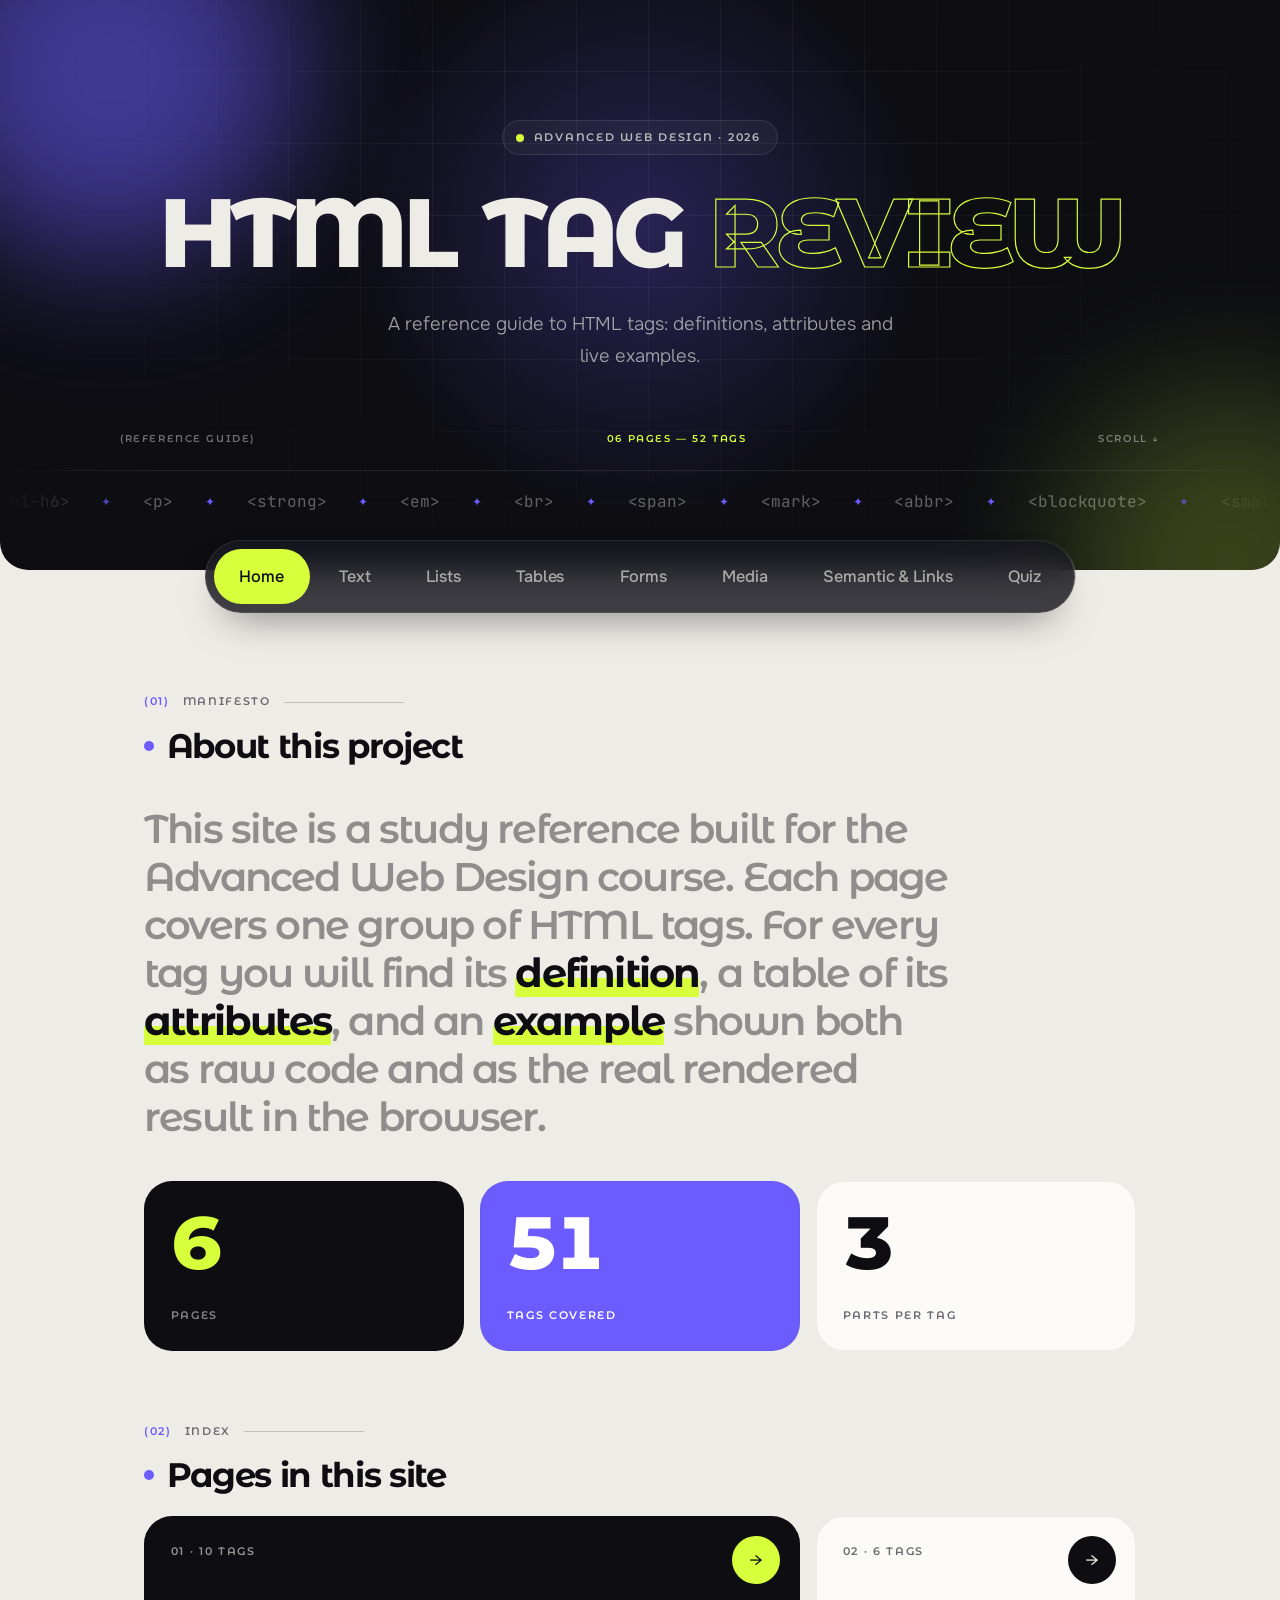
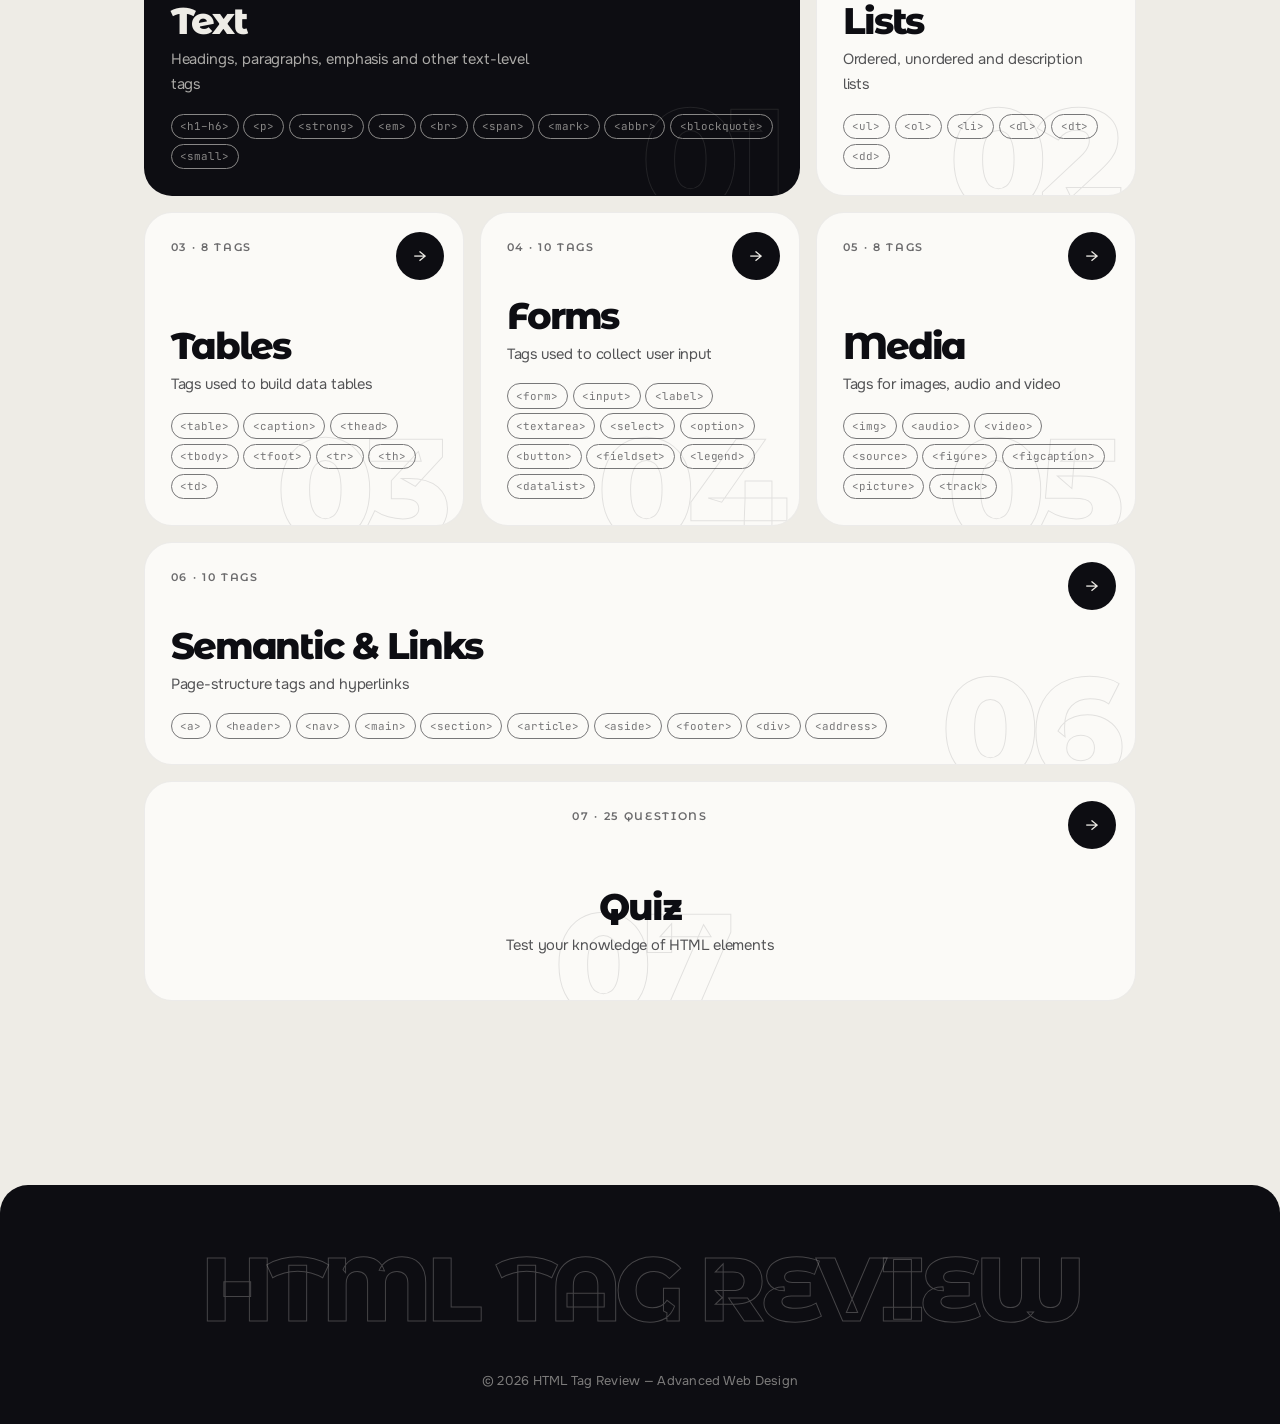
==== commit 877eb7ad: "the final push!" ====
--- a/index.html
+++ b/index.html
@@ -31,6 +31,7 @@
       <li><a href="forms.html">Forms</a></li>
       <li><a href="media.html">Media</a></li>
       <li><a href="semantic.html">Semantic &amp; Links</a></li>
+      <li><a href="quiz.html">Quiz</a></li>
     </ul>
   </nav>
 
@@ -79,6 +80,10 @@
           <tr>
             <td><a href="semantic.html">Semantic &amp; Links</a></td>
             <td>Page-structure tags and hyperlinks</td>
+          </tr>
+          <tr>
+            <td><a href="quiz.html">Quiz</a></td>
+            <td>Test your knowledge of HTML elements</td>
           </tr>
         </tbody>
       </table>
@@ -298,7 +303,7 @@
           var card = el("a", "fx-card");
           card.href = link.getAttribute("href");
           card.innerHTML =
-            '<span class="fx-card__top">' + pad(i + 1) + " &middot; " + tagList.length + " tags</span>" +
+            '<span class="fx-card__top">' + pad(i + 1) + " &middot; " + (tagList.length ? tagList.length + " tags" : "25 questions") + "</span>" +
             '<span class="fx-card__arrow">&rarr;</span>' +
             '<span class="fx-card__num" aria-hidden="true">' + pad(i + 1) + "</span>" +
             '<span class="fx-card__title">' + link.innerHTML + "</span>" +
--- a/css/style.css
+++ b/css/style.css
@@ -122,7 +122,7 @@
   width: max-content;
   max-width: calc(100% - 32px);
   margin: -30px auto 0;
-  padding: 6px;
+  padding: 8px;
   background: rgba(23, 23, 31, 0.82);
   -webkit-backdrop-filter: blur(16px) saturate(1.4);
   backdrop-filter: blur(16px) saturate(1.4);
@@ -134,7 +134,7 @@
 body > nav ul {
   position: relative;
   display: flex;
-  gap: 2px;
+  gap: 4px;
   margin: 0;
   padding: 0;
   list-style: none;
@@ -154,7 +154,7 @@
 
 body > nav a {
   display: block;
-  padding: 0.6rem 1.15rem;
+  padding: 0.85rem 1.6rem;
   border-radius: 999px;
   color: rgba(238, 236, 230, 0.65);
   font-size: 0.92rem;
@@ -656,6 +656,326 @@
   transform: translateX(4px);
 }
 
+/* ----------------------------------- quiz ----------------------------------- */
+
+.quiz-intro {
+  max-width: 620px;
+  margin: 0 0 2rem;
+  color: var(--text-muted);
+}
+
+/* sticky score bar */
+.quiz-score {
+  position: sticky;
+  top: calc(env(safe-area-inset-top, 0px) + 6.5rem);
+  z-index: 5;
+  display: flex;
+  align-items: center;
+  gap: 1.2rem;
+  margin: 0 0 1.5rem;
+  padding: 0.9rem 1.4rem;
+  background: rgba(13, 13, 18, 0.92);
+  color: var(--paper);
+  border-radius: 999px;
+  backdrop-filter: blur(10px);
+  box-shadow: 0 18px 40px -24px rgba(13, 13, 18, 0.6);
+  font-family: var(--font-display);
+  font-size: 0.85rem;
+  font-weight: 600;
+}
+
+.quiz-score__num {
+  display: inline-block;
+  min-width: 1.4em;
+  color: var(--lime);
+  font-size: 1.15rem;
+  font-weight: 800;
+  text-align: right;
+}
+
+.quiz-score__num.is-bump {
+  animation: quiz-bump 0.5s var(--ease);
+}
+
+.quiz-score__track {
+  flex: 1;
+  height: 6px;
+  overflow: hidden;
+  background: var(--line-dark);
+  border-radius: 999px;
+}
+
+.quiz-score__fill {
+  display: block;
+  height: 100%;
+  width: 100%;
+  background: linear-gradient(90deg, var(--accent), var(--lime));
+  border-radius: inherit;
+  transform: scaleX(0);
+  transform-origin: left;
+  transition: transform 0.7s var(--ease);
+}
+
+.quiz-score__answered {
+  color: rgba(238, 236, 230, 0.6);
+  white-space: nowrap;
+}
+
+/* question card */
+.quiz-question {
+  position: relative;
+  margin: 0 0 1.25rem;
+  padding: 2rem 2.2rem 1.8rem;
+  background: var(--paper-raised);
+  border: 1px solid var(--line-soft);
+  border-radius: var(--radius-lg);
+  transition: border-color 0.4s var(--ease), box-shadow 0.4s var(--ease), background-color 0.4s var(--ease);
+}
+
+.quiz-question legend {
+  float: left;
+  width: 100%;
+  margin: 0 0 1.2rem;
+  padding: 0;
+  font-size: 1.15rem;
+  letter-spacing: -0.02em;
+}
+
+.quiz-question legend + * {
+  clear: both;
+}
+
+.quiz-question__options {
+  display: grid;
+  grid-template-columns: repeat(2, minmax(0, 1fr));
+  gap: 0.7rem;
+}
+
+.quiz-question label {
+  position: relative;
+  display: flex;
+  align-items: center;
+  margin: 0;
+  padding: 0.85rem 1.1rem;
+  font-family: var(--font-mono);
+  font-weight: 500;
+  font-size: 0.9rem;
+  background: var(--paper);
+  border: 1px solid var(--line);
+  border-radius: var(--radius-sm);
+  cursor: pointer;
+  transition:
+    transform 0.35s var(--ease),
+    border-color 0.25s var(--ease),
+    background-color 0.25s var(--ease),
+    color 0.25s var(--ease),
+    opacity 0.4s var(--ease);
+}
+
+.quiz-question label:hover {
+  border-color: var(--accent);
+  background: var(--accent-soft);
+  transform: translateY(-2px);
+}
+
+.quiz-question label::after {
+  content: "";
+  margin-left: auto;
+  font-family: var(--font-display);
+  font-weight: 800;
+  opacity: 0;
+  transform: scale(0.3) rotate(-25deg);
+  transition: opacity 0.3s var(--ease), transform 0.5s var(--ease);
+}
+
+/* answered state */
+.quiz-question.is-answered label {
+  cursor: default;
+}
+
+.quiz-question.is-answered label:hover {
+  transform: none;
+  border-color: var(--line);
+  background: var(--paper);
+}
+
+.quiz-question.is-answered label:not(.is-chosen):not(.is-answer) {
+  opacity: 0.45;
+}
+
+.quiz-question label.is-answer,
+.quiz-question label.is-answer:hover {
+  color: #1f5c33;
+  background: #e3f3e7;
+  border-color: #3f8f58;
+}
+
+.quiz-question label.is-answer::after {
+  content: "\2713";
+  color: #3f8f58;
+  opacity: 1;
+  transform: none;
+}
+
+.quiz-question label.is-wrong,
+.quiz-question label.is-wrong:hover {
+  color: #8a2a2a;
+  background: #fbe7e7;
+  border-color: #bd4b4b;
+  animation: quiz-shake 0.5s ease;
+}
+
+.quiz-question label.is-wrong::after {
+  content: "\2715";
+  color: #bd4b4b;
+  opacity: 1;
+  transform: none;
+}
+
+.quiz-question.is-correct label.is-answer {
+  animation: quiz-pop 0.55s var(--ease);
+}
+
+/* the right option lights up a moment after a wrong pick */
+.quiz-question.is-incorrect label.is-answer {
+  animation: quiz-glow 1.2s ease 0.35s both;
+}
+
+.quiz-question.is-correct {
+  border-color: rgba(63, 143, 88, 0.45);
+  box-shadow: 0 22px 44px -30px rgba(63, 143, 88, 0.7);
+}
+
+.quiz-question.is-incorrect {
+  border-color: rgba(189, 75, 75, 0.45);
+  box-shadow: 0 22px 44px -30px rgba(189, 75, 75, 0.7);
+}
+
+.quiz-question.is-correct::before {
+  content: "";
+  position: absolute;
+  inset: -1px;
+  border: 2px solid #3f8f58;
+  border-radius: inherit;
+  pointer-events: none;
+  animation: quiz-ring 0.8s var(--ease) forwards;
+}
+
+.quiz-question__result {
+  max-height: 0;
+  margin: 0;
+  overflow: hidden;
+  font-family: var(--font-display);
+  font-size: 0.9rem;
+  font-weight: 700;
+  opacity: 0;
+  transform: translateY(-8px);
+  transition: max-height 0.5s var(--ease), margin 0.5s var(--ease), opacity 0.4s var(--ease) 0.1s, transform 0.5s var(--ease) 0.1s;
+}
+
+.quiz-question__result.is-visible {
+  max-height: 4rem;
+  margin-top: 1.1rem;
+  opacity: 1;
+  transform: none;
+}
+
+.quiz-question.is-correct .quiz-question__result { color: #286b3d; }
+.quiz-question.is-incorrect .quiz-question__result { color: #9c3030; }
+
+/* final result */
+.quiz-final {
+  margin-top: 2rem;
+  padding: 2.4rem 2.6rem;
+  background: var(--ink);
+  color: var(--paper);
+  border-radius: var(--radius-lg);
+  animation: quiz-rise 0.9s var(--ease);
+}
+
+.quiz-final h3 {
+  margin: 0 0 0.6rem;
+  color: var(--paper);
+  font-size: clamp(1.6rem, 4vw, 2.4rem);
+  letter-spacing: -0.04em;
+}
+
+.quiz-final h3 b {
+  color: var(--lime);
+}
+
+.quiz-final p {
+  margin: 0;
+  color: rgba(238, 236, 230, 0.7);
+}
+
+.quiz-final button {
+  margin-top: 1.4rem;
+  background: var(--lime);
+  color: var(--ink);
+}
+
+.quiz-final button:hover {
+  background: var(--paper);
+}
+
+@keyframes quiz-pop {
+  0% { transform: scale(1); }
+  40% { transform: scale(1.05); }
+  70% { transform: scale(0.98); }
+  100% { transform: scale(1); }
+}
+
+@keyframes quiz-shake {
+  0%, 100% { transform: translateX(0); }
+  20% { transform: translateX(-8px); }
+  40% { transform: translateX(7px); }
+  60% { transform: translateX(-5px); }
+  80% { transform: translateX(3px); }
+}
+
+@keyframes quiz-glow {
+  0% { box-shadow: 0 0 0 0 rgba(63, 143, 88, 0.55); }
+  100% { box-shadow: 0 0 0 14px rgba(63, 143, 88, 0); }
+}
+
+@keyframes quiz-ring {
+  from { opacity: 1; transform: scale(1); }
+  to { opacity: 0; transform: scale(1.04); }
+}
+
+@keyframes quiz-bump {
+  0% { transform: scale(1); }
+  40% { transform: scale(1.45); }
+  100% { transform: scale(1); }
+}
+
+@keyframes quiz-rise {
+  from { opacity: 0; transform: translateY(40px) scale(0.97); }
+  to { opacity: 1; transform: none; }
+}
+
+@media (max-width: 640px) {
+  .quiz-question {
+    padding: 1.5rem 1.25rem;
+    border-radius: var(--radius);
+  }
+
+  .quiz-question__options {
+    grid-template-columns: 1fr;
+  }
+
+  .quiz-score {
+    top: calc(env(safe-area-inset-top, 0px) + 5.5rem);
+    gap: 0.8rem;
+    padding: 0.75rem 1.1rem;
+  }
+
+  .quiz-final {
+    padding: 1.8rem 1.4rem;
+  }
+}
+
 /* ---------------------------------- media ---------------------------------- */
 
 img, video {
@@ -974,6 +1294,31 @@
   clip-path: inset(-40px -40px -40px -40px);
 }
 
+/* quiz cards keep their state transitions while revealing */
+.quiz-question.fx-reveal {
+  transition:
+    opacity 1s var(--ease),
+    transform 1.1s var(--ease),
+    clip-path 1.1s var(--ease),
+    border-color 0.4s var(--ease),
+    box-shadow 0.4s var(--ease);
+}
+
+/* quiz intro text + score bar join the page intro */
+.fx-js .quiz-intro,
+.fx-js .quiz-score {
+  transition: opacity 1s var(--ease), transform 1s var(--ease);
+}
+
+.fx-js:not(.is-ready) .quiz-intro,
+.fx-js:not(.is-ready) .quiz-score {
+  opacity: 0;
+  transform: translateY(24px);
+}
+
+.fx-js .quiz-intro { transition-delay: 0.76s; }
+.fx-js .quiz-score { transition-delay: 0.84s; }
+
 /* ----------------------------------- toc ----------------------------------- */
 
 .fx-toc {
@@ -1209,6 +1554,27 @@
 
 .fx-card:nth-child(1) { grid-column: span 4; }
 .fx-card:nth-child(6) { grid-column: span 6; min-height: 220px; }
+
+/* last card (Quiz) spans the full row, content centered */
+.fx-card:nth-child(7) {
+  grid-column: span 6;
+  min-height: 220px;
+  align-items: center;
+  text-align: center;
+}
+
+.fx-card:nth-child(7) .fx-card__top {
+  justify-content: center;
+}
+
+.fx-card:nth-child(7) .fx-card__desc {
+  margin-inline: auto;
+}
+
+.fx-card:nth-child(7) .fx-card__num {
+  right: 50%;
+  translate: 50% 0;
+}
 
 /* fill that grows from the cursor */
 .fx-card::before {
@@ -1488,7 +1854,7 @@
 body > nav a {
   font-family: var(--font-body);
   font-weight: 500;
-  font-size: 0.9rem;
+  font-size: 1.02rem;
   letter-spacing: -0.005em;
 }
 
@@ -1644,7 +2010,8 @@
     grid-column: span 3;
   }
 
-  .fx-card:nth-child(6) {
+  .fx-card:nth-child(6),
+  .fx-card:nth-child(7) {
     grid-column: span 6;
   }
 }
@@ -1659,8 +2026,8 @@
   }
 
   body > nav a {
-    padding: 0.55rem 0.85rem;
-    font-size: 0.85rem;
+    padding: 0.7rem 1.1rem;
+    font-size: 0.92rem;
   }
 
   main {
@@ -1686,7 +2053,8 @@
 
   .fx-card,
   .fx-card:nth-child(1),
-  .fx-card:nth-child(6) {
+  .fx-card:nth-child(6),
+  .fx-card:nth-child(7) {
     grid-column: auto;
     min-height: 240px;
   }
